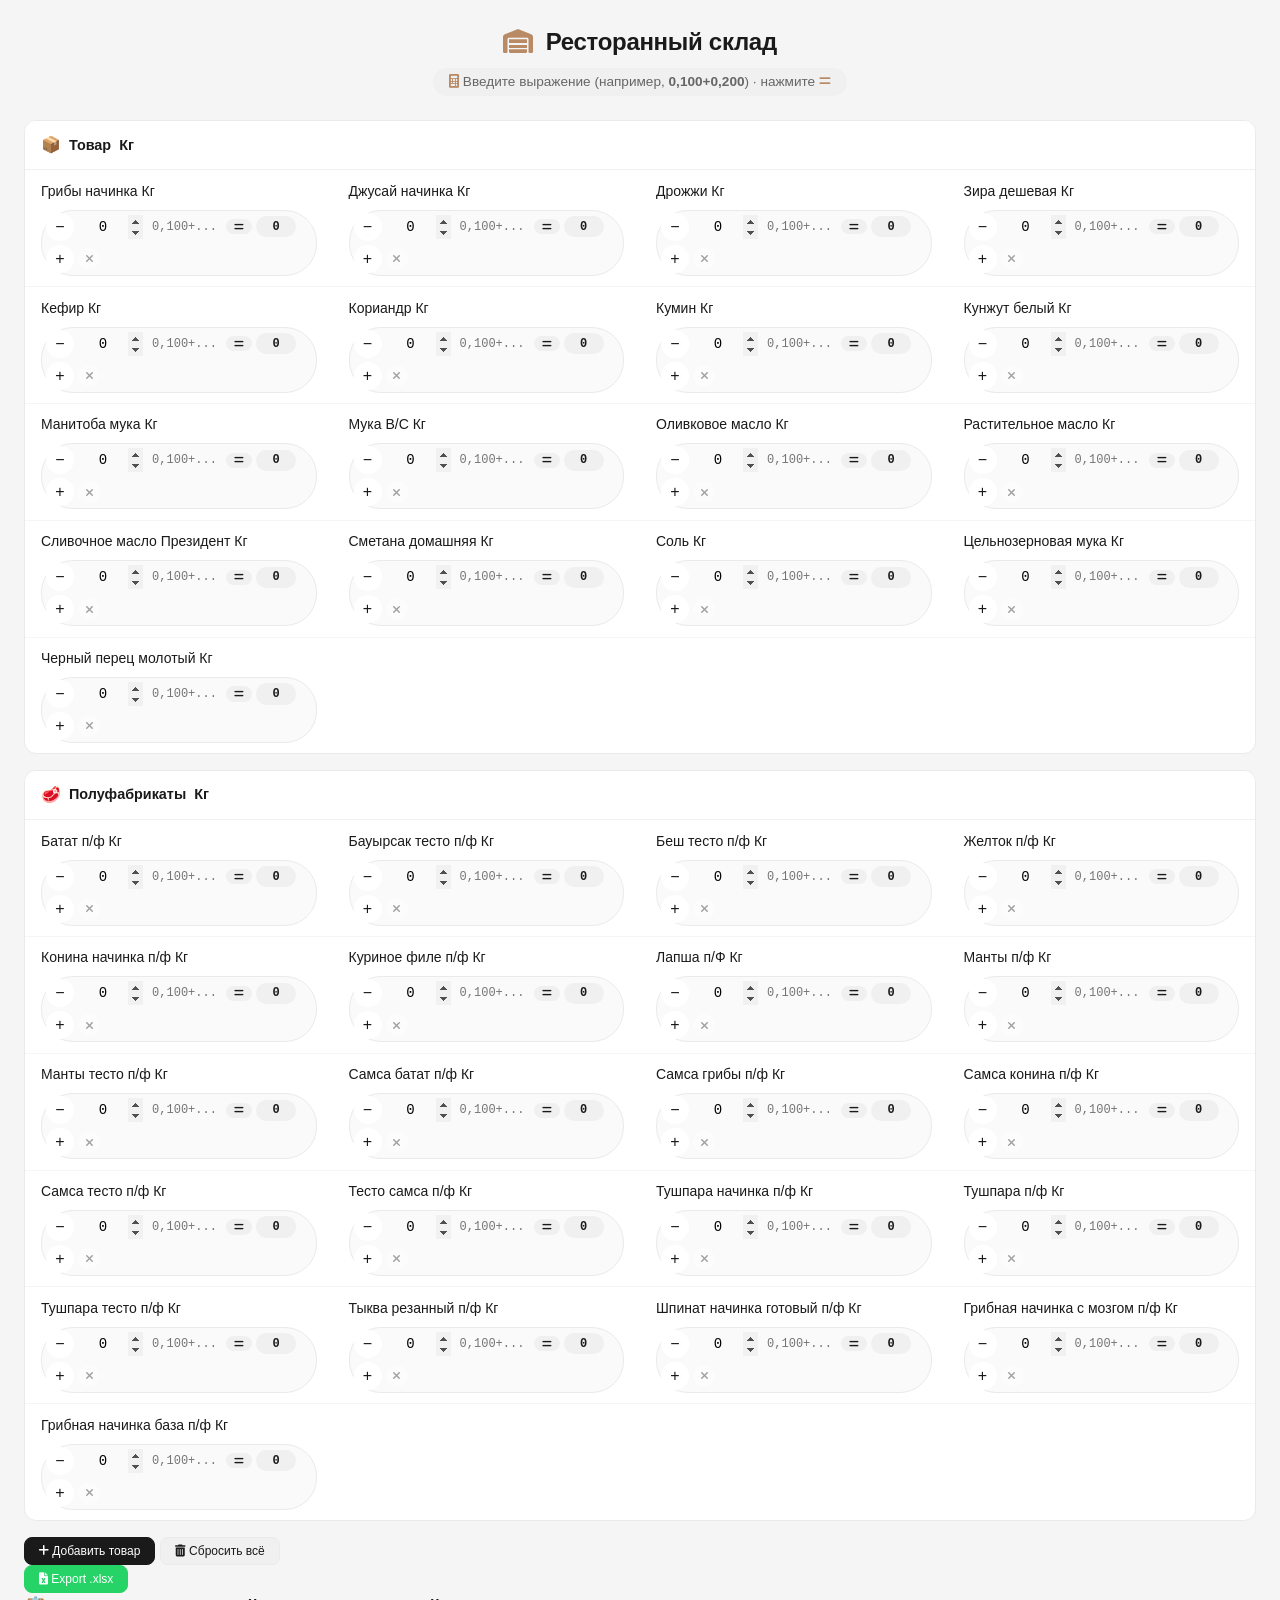
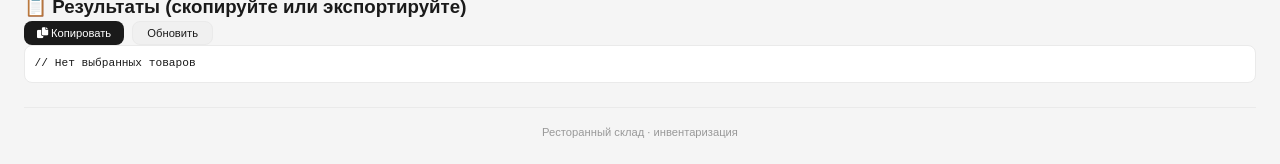
==== inventory.html @ f89c3890 "Add inventory management HTML structure" ====
<!DOCTYPE html>
<html lang="ru">
<head>
    <meta charset="UTF-8">
    <meta name="viewport" content="width=device-width, initial-scale=1.0, maximum-scale=1.5, user-scalable=yes">
    <title>Ресторанный склад · инвентаризация</title>
    
    <!-- Font Awesome (free) -->
    <link rel="stylesheet" href="https://cdnjs.cloudflare.com/ajax/libs/font-awesome/6.0.0-beta3/css/all.min.css">
    
    <!-- External CSS file from root -->
    <link rel="stylesheet" href="style.css">
    
    <!-- SheetJS for Excel export -->
    <script src="https://cdn.sheetjs.com/xlsx-0.20.1/package/dist/xlsx.full.min.js"></script>
</head>
<body>
<div class="main-container">
    
    <!-- Header -->
    <div class="brand">
        <h1><i class="fas fa-warehouse"></i> Ресторанный склад</h1>
        <div class="subhead">
            <i class="fas fa-calculator"></i> 
            Введите выражение (например, <strong>0,100+0,200</strong>) · нажмите <i class="fas fa-equals"></i>
        </div>
    </div>
    
    <!-- Inventory -->
    <div id="inventoryContainer"></div>
    
    <!-- Action Bar -->
    <div class="action-bar">
        <div class="left-actions">
            <button class="btn btn-primary" id="addRowBtn"><i class="fas fa-plus"></i> Добавить товар</button>
            <button class="btn btn-outline" id="resetAllBtn"><i class="fas fa-trash-alt"></i> Сбросить всё</button>
        </div>
        <button class="btn btn-success" id="exportExcelBtn"><i class="fas fa-file-excel"></i> Export .xlsx</button>
    </div>
    
    <!-- Copy Field -->
    <div class="copy-field-area">
        <div class="copy-field-header">
            <h3>📋 Результаты <span>(скопируйте или экспортируйте)</span></h3>
            <div class="copy-actions">
                <button class="btn-copy" id="copyToClipboardBtn"><i class="fas fa-copy"></i> Копировать</button>
                <button class="btn btn-outline" id="refreshCopyBtn" style="padding:0.3rem 0.9rem;font-size:0.7rem;">Обновить</button>
            </div>
        </div>
        <div class="copy-field" id="copyField">// Результаты появятся здесь</div>
    </div>
    
    <footer>
        <div class="developer-credit">
            Ресторанный склад · инвентаризация
        </div>
    </footer>
</div>

<script>
    (function() {
        // ============================================================
        // DATA — products by category
        // ============================================================
        const productData = {
            "Товар": {
                unit: "Кг",
                items: [
                    "Грибы начинка",
                    "Джусай начинка",
                    "Дрожжи",
                    "Зира дешевая",
                    "Кефир",
                    "Кориандр",
                    "Кумин",
                    "Кунжут белый",
                    "Манитоба мука",
                    "Мука В/С",
                    "Оливковое масло",
                    "Растительное масло",
                    "Сливочное масло Президент",
                    "Сметана домашняя",
                    "Соль",
                    "Цельнозерновая мука",
                    "Черный перец молотый"
                ]
            },
            "Полуфабрикаты": {
                unit: "Кг",
                items: [
                    "Батат п/ф",
                    "Бауырсак тесто п/ф",
                    "Беш тесто п/ф",
                    "Желток п/ф",
                    "Конина начинка п/ф",
                    "Куриное филе п/ф",
                    "Лапша п/Ф",
                    "Манты п/ф",
                    "Манты тесто п/ф",
                    "Самса батат п/ф",
                    "Самса грибы п/ф",
                    "Самса конина п/ф",
                    "Самса тесто п/ф",
                    "Тесто самса п/ф",
                    "Тушпара начинка п/ф",
                    "Тушпара п/ф",
                    "Тушпара тесто п/ф",
                    "Тыква резанный п/ф",
                    "Шпинат начинка готовый п/ф",
                    "Грибная начинка с мозгом п/ф",
                    "Грибная начинка база п/ф"
                ]
            },
            "Дополнительно": {
                unit: "Кг",
                items: []
            }
        };
        
        // ============================================================
        // STATE
        // ============================================================
        let rowCounter = 0;
        const container = document.getElementById('inventoryContainer');
        const copyField = document.getElementById('copyField');
        
        // orderMap: rowId -> { name, qty, expr, result }
        let orderMap = new Map();
        
        // ============================================================
        // HELPERS
        // ============================================================
        function evaluateExpression(expr) {
            if (!expr || expr.trim() === '') return NaN;
            const sanitized = expr.replace(/,/g, '.');
            if (!/^[\d+\-*/().\s]+$/.test(sanitized)) return NaN;
            try {
                const result = new Function(`return (${sanitized})`)();
                if (typeof result !== 'number' || !isFinite(result)) return NaN;
                return result;
            } catch (_) {
                return NaN;
            }
        }
        
        function escapeHtml(str) {
            if (!str) return '';
            return str.replace(/[&<>]/g, m => ({'&':'&amp;','<':'&lt;','>':'&gt;'})[m]);
        }
        
        // ============================================================
        // CREATE ROW
        // ============================================================
        function createRow(productName = '', expression = '', resultValue = '', unit = 'Кг') {
            const rowId = ++rowCounter;
            const row = document.createElement('div');
            row.className = 'item-row';
            row.dataset.rowId = rowId;
            
            // Product name
            const nameDiv = document.createElement('div');
            nameDiv.className = 'item-name';
            nameDiv.innerHTML = `${escapeHtml(productName)} <span class="item-unit-badge">${escapeHtml(unit)}</span>`;
            
            // Controls
            const controlDiv = document.createElement('div');
            controlDiv.className = 'item-control';
            
            // Minus button
            const minusBtn = document.createElement('button');
            minusBtn.className = 'control-btn';
            minusBtn.textContent = '−';
            minusBtn.type = 'button';
            
            // Qty input
            const qtyInput = document.createElement('input');
            qtyInput.type = 'number';
            qtyInput.step = '0.01';
            qtyInput.value = '0';
            qtyInput.min = '0';
            qtyInput.className = 'qty-input';
            
            // Expression input
            const exprInput = document.createElement('input');
            exprInput.type = 'text';
            exprInput.placeholder = '0,100+...';
            exprInput.value = expression;
            exprInput.className = 'expr-input';
            
            // Calc button
            const calcBtn = document.createElement('button');
            calcBtn.className = 'calc-btn';
            calcBtn.innerHTML = '<i class="fas fa-equals"></i>';
            calcBtn.type = 'button';
            
            // Result display
            const resultSpan = document.createElement('span');
            resultSpan.className = 'result-box';
            let displayVal = resultValue;
            if (displayVal === '' && expression.trim() !== '') {
                const computed = evaluateExpression(expression);
                displayVal = (!isNaN(computed) && isFinite(computed)) ? computed.toString().replace('.', ',') : '?';
            } else if (displayVal === '' || displayVal === undefined) {
                displayVal = '0';
            }
            resultSpan.textContent = displayVal;
            
            // Plus button
            const plusBtn = document.createElement('button');
            plusBtn.className = 'control-btn';
            plusBtn.textContent = '+';
            plusBtn.type = 'button';
            
            // Delete button
            const deleteBtn = document.createElement('button');
            deleteBtn.type = 'button';
            deleteBtn.className = 'control-btn';
            deleteBtn.innerHTML = '<i class="fas fa-times" style="font-size:0.7rem;"></i>';
            deleteBtn.style.width = '22px';
            deleteBtn.style.height = '22px';
            deleteBtn.style.fontSize = '0.7rem';
            deleteBtn.style.opacity = '0.4';
            deleteBtn.addEventListener('click', function() {
                if (container.querySelectorAll('.item-row').length <= 1) {
                    qtyInput.value = '0';
                    exprInput.value = '';
                    resultSpan.textContent = '0';
                    orderMap.delete(rowId);
                    updateAll();
                    return;
                }
                row.remove();
                orderMap.delete(rowId);
                updateAll();
            });
            
            // Assemble
            controlDiv.appendChild(minusBtn);
            controlDiv.appendChild(qtyInput);
            controlDiv.appendChild(exprInput);
            controlDiv.appendChild(calcBtn);
            controlDiv.appendChild(resultSpan);
            controlDiv.appendChild(plusBtn);
            controlDiv.appendChild(deleteBtn);
            
            row.appendChild(nameDiv);
            row.appendChild(controlDiv);
            
            // ----- Functions -----
            function setValue(val) {
                let num = parseFloat(val);
                if (isNaN(num) || num < 0) num = 0;
                num = Math.round(num * 100) / 100;
                qtyInput.value = num;
                orderMap.set(rowId, { 
                    name: productName, 
                    qty: num, 
                    expr: exprInput.value.trim(), 
                    result: resultSpan.textContent,
                    unit: unit
                });
                updateAll();
            }
            
            // ----- Events -----
            minusBtn.addEventListener('click', function() {
                let current = parseFloat(qtyInput.value);
                if (isNaN(current)) current = 0;
                setValue(current - 1);
            });
            
            plusBtn.addEventListener('click', function() {
                let current = parseFloat(qtyInput.value);
                if (isNaN(current)) current = 0;
                setValue(current + 1);
            });
            
            qtyInput.addEventListener('input', function(e) {
                let val = parseFloat(e.target.value);
                if (isNaN(val)) val = 0;
                if (val < 0) val = 0;
                val = Math.round(val * 100) / 100;
                orderMap.set(rowId, { 
                    name: productName, 
                    qty: val, 
                    expr: exprInput.value.trim(), 
                    result: resultSpan.textContent,
                    unit: unit
                });
                updateAll();
                if (qtyInput.value != val) qtyInput.value = val;
            });
            
            calcBtn.addEventListener('click', function() {
                const expr = exprInput.value.trim();
                if (expr === '') {
                    resultSpan.textContent = '0';
                    updateAll();
                    return;
                }
                const result = evaluateExpression(expr);
                if (isNaN(result) || !isFinite(result)) {
                    resultSpan.textContent = 'err';
                } else {
                    const formatted = result.toString().replace('.', ',');
                    resultSpan.textContent = formatted;
                }
                orderMap.set(rowId, { 
                    name: productName, 
                    qty: parseFloat(qtyInput.value) || 0, 
                    expr: exprInput.value.trim(), 
                    result: resultSpan.textContent,
                    unit: unit
                });
                updateAll();
            });
            
            exprInput.addEventListener('input', function() {
                orderMap.set(rowId, { 
                    name: productName, 
                    qty: parseFloat(qtyInput.value) || 0, 
                    expr: exprInput.value.trim(), 
                    result: resultSpan.textContent,
                    unit: unit
                });
                updateAll();
            });
            
            // Store initial
            orderMap.set(rowId, { 
                name: productName, 
                qty: parseFloat(qtyInput.value) || 0, 
                expr: exprInput.value.trim(), 
                result: resultSpan.textContent,
                unit: unit
            });
            
            return row;
        }
        
        // ============================================================
        // RENDER ALL
        // ============================================================
        function renderAll() {
            container.innerHTML = '';
            orderMap.clear();
            rowCounter = 0;
            
            for (const [categoryName, category] of Object.entries(productData)) {
                if (category.items.length === 0) continue;
                
                const section = document.createElement('div');
                section.className = 'category-section';
                
                const header = document.createElement('div');
                header.className = 'category-header';
                const iconMap = {
                    'Товар': '📦',
                    'Полуфабрикаты': '🥩',
                    'Дополнительно': '➕'
                };
                header.innerHTML = `
                    <span>${iconMap[categoryName] || '📋'}</span> 
                    ${categoryName}
                    <span class="category-unit">${category.unit}</span>
                `;
                section.appendChild(header);
                
                const grid = document.createElement('div');
                grid.className = 'items-grid';
                
                category.items.forEach(itemName => {
                    const row = createRow(itemName, '', '0', category.unit);
                    grid.appendChild(row);
                });
                
                section.appendChild(grid);
                container.appendChild(section);
            }
            
            // If no rows, add one empty
            if (container.querySelectorAll('.item-row').length === 0) {
                const row = createRow('', '', '0', 'Кг');
                container.appendChild(row);
            }
            
            setTimeout(updateAll, 50);
        }
        
        // ============================================================
        // UPDATE ALL FIELDS
        // ============================================================
        function updateAll() {
            // Update orderMap from DOM
            const rows = container.querySelectorAll('.item-row');
            let allLines = [];
            let totalItems = 0;
            
            rows.forEach(row => {
                const rowId = parseInt(row.dataset.rowId);
                const nameDiv = row.querySelector('.item-name');
                const qtyInput = row.querySelector('.qty-input');
                const exprInput = row.querySelector('.expr-input');
                const resultSpan = row.querySelector('.result-box');
                
                const name = nameDiv ? nameDiv.textContent.replace(/\s*Кг$/, '').trim() : 'unnamed';
                const qty = parseFloat(qtyInput ? qtyInput.value : 0) || 0;
                const expr = exprInput ? exprInput.value.trim() : '';
                const result = resultSpan ? resultSpan.textContent : '0';
                
                if (rowId) {
                    orderMap.set(rowId, { name, qty, expr, result, unit: 'Кг' });
                }
                
                if (qty > 0 || (expr && result !== '0' && result !== 'err')) {
                    totalItems++;
                    const displayResult = (result && result !== 'err') ? result : '0';
                    allLines.push(`${name}: ${qty} (${displayResult})`);
                }
            });
            
            // Update copy field
            if (allLines.length === 0) {
                copyField.textContent = '// Нет выбранных товаров';
            } else {
                const dateStr = new Date().toLocaleDateString('ru-RU');
                copyField.textContent = `📋 Результаты инвентаризации\n${dateStr}\n───────────────────\n${allLines.join('\n')}\n───────────────────\n✅ Позиций: ${allLines.length}`;
            }
        }
        
        // ============================================================
        // EXPORT TO EXCEL
        // ============================================================
        function exportToExcel() {
            const rows = container.querySelectorAll('.item-row');
            if (rows.length === 0) {
                showToast('Нет товаров для экспорта');
                return;
            }
            
            const data = [['Продукт', 'Количество', 'Выражение', 'Результат']];
            let hasData = false;
            
            rows.forEach(row => {
                const nameDiv = row.querySelector('.item-name');
                const qtyInput = row.querySelector('.qty-input');
                const exprInput = row.querySelector('.expr-input');
                const resultSpan = row.querySelector('.result-box');
                
                const name = nameDiv ? nameDiv.textContent.replace(/\s*Кг$/, '').trim() : 'unnamed';
                const qty = parseFloat(qtyInput ? qtyInput.value : 0) || 0;
                const expr = exprInput ? exprInput.value.trim() : '';
                const result = resultSpan ? resultSpan.textContent : '0';
                
                data.push([name, qty, expr, result]);
                if (name !== 'unnamed' || qty > 0 || expr) hasData = true;
            });
            
            if (!hasData) {
                showToast('Нет данных для экспорта');
                return;
            }
            
            const wb = XLSX.utils.book_new();
            const ws = XLSX.utils.aoa_to_sheet(data);
            XLSX.utils.book_append_sheet(wb, ws, 'Инвентаризация');
            const wbout = XLSX.write(wb, { bookType: 'xlsx', type: 'array' });
            const blob = new Blob([wbout], { type: 'application/octet-stream' });
            const link = document.createElement('a');
            link.href = URL.createObjectURL(blob);
            const now = new Date();
            const dateStr = `${now.getFullYear()}-${String(now.getMonth()+1).padStart(2,'0')}-${String(now.getDate()).padStart(2,'0')}`;
            link.download = `склад-${dateStr}.xlsx`;
            document.body.appendChild(link);
            link.click();
            document.body.removeChild(link);
            URL.revokeObjectURL(link.href);
            showToast('✅ Excel экспортирован');
        }
        
        // ============================================================
        // COPY TO CLIPBOARD
        // ============================================================
        function copyToClipboard() {
            const text = copyField.textContent;
            if (!text || text.includes('Нет выбранных')) {
                showToast('Нет данных для копирования');
                return;
            }
            
            navigator.clipboard.writeText(text).then(() => {
                showToast('✅ Скопировано!');
            }).catch(() => {
                const ta = document.createElement('textarea');
                ta.value = text;
                document.body.appendChild(ta);
                ta.select();
                document.execCommand('copy');
                document.body.removeChild(ta);
                showToast('✅ Скопировано!');
            });
        }
        
        // ============================================================
        // RESET ALL
        // ============================================================
        function resetAll() {
            const rows = container.querySelectorAll('.item-row');
            rows.forEach(row => {
                const qtyInput = row.querySelector('.qty-input');
                const exprInput = row.querySelector('.expr-input');
                const resultSpan = row.querySelector('.result-box');
                if (qtyInput) qtyInput.value = '0';
                if (exprInput) exprInput.value = '';
                if (resultSpan) resultSpan.textContent = '0';
            });
            orderMap.clear();
            updateAll();
            showToast('Все позиции сброшены');
        }
        
        // ============================================================
        // ADD ROW
        // ============================================================
        function addRow() {
            const row = createRow('Новый товар', '', '0', 'Кг');
            container.appendChild(row);
            updateAll();
            const qtyInput = row.querySelector('.qty-input');
            if (qtyInput) setTimeout(() => qtyInput.focus(), 50);
            showToast('✅ Товар добавлен');
        }
        
        // ============================================================
        // TOAST
        // ============================================================
        let toastTimeout = null;
        function showToast(msg) {
            const existing = document.querySelector('.toast-msg');
            if (existing) existing.remove();
            const toast = document.createElement('div');
            toast.className = 'toast-msg';
            toast.textContent = msg;
            document.body.appendChild(toast);
            if (toastTimeout) clearTimeout(toastTimeout);
            toastTimeout = setTimeout(() => toast.remove(), 2500);
        }
        
        // ============================================================
        // EVENT LISTENERS
        // ============================================================
        document.getElementById('addRowBtn').addEventListener('click', addRow);
        document.getElementById('resetAllBtn').addEventListener('click', resetAll);
        document.getElementById('exportExcelBtn').addEventListener('click', exportToExcel);
        document.getElementById('copyToClipboardBtn').addEventListener('click', copyToClipboard);
        document.getElementById('refreshCopyBtn').addEventListener('click', updateAll);
        
        // ============================================================
        // INIT
        // ============================================================
        renderAll();
        
    })();
</script>
</body>
</html>
---- style.css ----
/* ----------------------------------------------
   Auyl-style design — complete CSS file
   Updated with improved supplier tabs
   Fixed: Show number spinners on iOS/iPad
   ------------------------------------------------ */

/* ----- global reset & base ----- */
* {
    margin: 0;
    padding: 0;
    box-sizing: border-box;
}

/* Prevent zoom on double tap for iOS/iPad */
html {
    touch-action: manipulation;
}

body {
    background: #f5f5f5;
    font-family: -apple-system, BlinkMacSystemFont, 'Segoe UI', Roboto, Helvetica, Arial, sans-serif;
    padding: 1.5rem;
    color: #1a1a1a;
    line-height: 1.5;
    touch-action: manipulation;
    -webkit-text-size-adjust: 100%;
}

.main-container {
    max-width: 1400px;
    margin: 0 auto;
}

/* ----- brand / header (auyl style) ----- */
.brand {
    text-align: center;
    margin-bottom: 1.5rem;
    display: flex;
    flex-direction: column;
    align-items: center;
    gap: 0.5rem;
}

.logo-container {
    display: flex;
    justify-content: center;
}

.logo-img {
    max-width: 48px;
    height: auto;
    border-radius: 8px;
}

.brand h1 {
    font-size: 1.5rem;
    font-weight: 600;
    color: #1a1a1a;
    letter-spacing: -0.3px;
}

.brand h1 i {
    color: #b88b66;
    margin-right: 0.4rem;
}

.brand .subhead {
    font-size: 0.85rem;
    color: #666;
    background: #f0f0f0;
    padding: 0.25rem 1rem;
    border-radius: 40px;
    display: inline-block;
    font-weight: 400;
}

.brand .subhead i {
    color: #b88b66;
}

/* ===== Supplier Tabs - Centered, matching button style ===== */
.supplier-tabs {
    display: flex;
    flex-wrap: wrap;
    gap: 0.5rem;
    margin-bottom: 1.5rem;
    padding: 0.75rem 1rem;
    background: white;
    border-radius: 12px;
    border: 1px solid #eaeaea;
    justify-content: center;
    align-items: center;
    touch-action: manipulation;
}

.tab-btn {
    background: #f0f0f0;
    border: 1px solid #eaeaea;
    padding: 0.375rem 0.875rem;
    border-radius: 8px;
    font-weight: 500;
    font-size: 0.75rem;
    cursor: pointer;
    transition: all 0.15s ease;
    color: #1a1a1a;
    white-space: nowrap;
    touch-action: manipulation;
    -webkit-tap-highlight-color: transparent;
    user-select: none;
}

.tab-btn:hover {
    background: #e5e5e5;
    border-color: #d0d0d0;
}

.tab-btn.active {
    background: #1a1a1a;
    color: white;
    border-color: #1a1a1a;
}

.tab-btn.active:hover {
    background: #2a2a2a;
}

/* Supplier tabs scroll on mobile */
@media (max-width: 680px) {
    .supplier-tabs {
        flex-wrap: nowrap;
        overflow-x: auto;
        padding: 0.5rem 0.75rem;
        gap: 0.4rem;
        -webkit-overflow-scrolling: touch;
        scrollbar-width: none;
        justify-content: flex-start;
    }
    
    .supplier-tabs::-webkit-scrollbar {
        display: none;
    }
    
    .tab-btn {
        font-size: 0.65rem;
        padding: 0.3rem 0.7rem;
        flex-shrink: 0;
    }
}

/* ----- category section (card) ----- */
.category-section {
    background: white;
    border-radius: 12px;
    margin-bottom: 1rem;
    overflow: hidden;
    border: 1px solid #eaeaea;
}

.category-header {
    background: white;
    color: #1a1a1a;
    padding: 0.75rem 1rem;
    font-size: 0.9rem;
    font-weight: 600;
    display: flex;
    align-items: center;
    gap: 0.5rem;
    border-bottom: 1px solid #f0f0f0;
}

.category-header span:first-child {
    font-size: 1rem;
}

.items-grid {
    display: grid;
    grid-template-columns: repeat(auto-fill, minmax(300px, 1fr));
    gap: 0;
    padding: 0;
}

/* ----- item row (inside category) ----- */
.item-row {
    display: flex;
    justify-content: space-between;
    align-items: center;
    flex-wrap: wrap;
    gap: 0.5rem 0.75rem;
    padding: 0.65rem 1rem;
    border-bottom: 1px solid #f5f5f5;
}

.item-row:last-child {
    border-bottom: none;
}

.item-name {
    font-weight: 400;
    font-size: 0.875rem;
    color: #1a1a1a;
    flex: 2;
    min-width: 140px;
}

.item-name input {
    border: none;
    background: transparent;
    font-weight: 500;
    font-size: 0.875rem;
    width: 100%;
    padding: 0.1rem 0;
    color: #1a1a1a;
    touch-action: manipulation;
    -webkit-tap-highlight-color: transparent;
}

.item-name input:focus {
    outline: none;
    border-bottom: 1px solid #b88b66;
}

.item-unit {
    background: #f0f0f0;
    padding: 0.125rem 0.5rem;
    border-radius: 12px;
    font-size: 0.65rem;
    font-weight: 500;
    color: #666;
    margin-left: 0.5rem;
}

/* ----- item controls (qty, expression, =, result) ----- */
.item-control {
    display: flex;
    align-items: center;
    gap: 0.25rem;
    background: #fafafa;
    padding: 0.125rem 0.25rem;
    border-radius: 32px;
    border: 1px solid #eaeaea;
    flex-wrap: wrap;
    touch-action: manipulation;
}

.control-btn {
    background: white;
    border: none;
    width: 28px;
    height: 28px;
    border-radius: 30px;
    font-size: 1rem;
    font-weight: 500;
    cursor: pointer;
    color: #1a1a1a;
    transition: 0.1s;
    display: inline-flex;
    align-items: center;
    justify-content: center;
    touch-action: manipulation;
    -webkit-tap-highlight-color: transparent;
    user-select: none;
}

.control-btn:hover {
    background: #eaeaea;
}

.control-btn:active {
    transform: scale(0.95);
}

/* ===== IMPORTANT: Show number spinners on iOS/iPad ===== */
.qty-input {
    width: 65px;
    text-align: center;
    font-size: 0.875rem;
    font-weight: 500;
    padding: 0.25rem 0;
    border: none;
    background: transparent;
    font-family: monospace;
    /* Keep spinners visible on all platforms */
    -moz-appearance: auto;
    appearance: auto;
    touch-action: manipulation;
    -webkit-tap-highlight-color: transparent;
}

/* Ensure spinners are visible on Chrome, Safari, Edge */
.qty-input::-webkit-outer-spin-button,
.qty-input::-webkit-inner-spin-button {
    -webkit-appearance: auto;
    appearance: auto;
    margin: 0;
    opacity: 1;
    height: 24px;
}

/* For Firefox - show spinners */
.qty-input[type="number"] {
    -moz-appearance: auto;
    appearance: auto;
}

/* iOS specific fix - force spinners to show */
@supports (-webkit-touch-callout: none) {
    .qty-input {
        -webkit-appearance: auto;
        appearance: auto;
        font-size: 16px !important; /* Prevents iOS zoom on focus */
    }
    
    .qty-input::-webkit-outer-spin-button,
    .qty-input::-webkit-inner-spin-button {
        -webkit-appearance: auto;
        appearance: auto;
        opacity: 1;
        height: 26px;
    }
}

.qty-input:focus {
    outline: none;
}

/* expression group */
.expr-group {
    display: flex;
    align-items: center;
    gap: 0.2rem;
    background: white;
    border-radius: 30px;
    padding: 0.05rem 0.3rem;
    border: 1px solid #eaeaea;
    touch-action: manipulation;
}

.expr-input {
    width: 75px;
    padding: 0.2rem 0.3rem;
    border: none;
    font-size: 0.75rem;
    font-family: monospace;
    background: transparent;
    text-align: center;
    touch-action: manipulation;
    -webkit-tap-highlight-color: transparent;
}

.expr-input:focus {
    outline: none;
}

.calc-btn {
    background: #f0f0f0;
    border: none;
    border-radius: 30px;
    padding: 0.1rem 0.5rem;
    font-size: 0.7rem;
    font-weight: 600;
    cursor: pointer;
    color: #1a1a1a;
    transition: 0.1s;
    touch-action: manipulation;
    -webkit-tap-highlight-color: transparent;
    user-select: none;
}

.calc-btn:hover {
    background: #e0e0e0;
}

.result-box {
    background: #f0f0f0;
    border-radius: 20px;
    padding: 0.1rem 0.6rem;
    font-size: 0.75rem;
    font-weight: 600;
    font-family: monospace;
    min-width: 40px;
    text-align: center;
    color: #1a1a1a;
}

.delete-row-btn {
    background: transparent;
    border: none;
    color: #b5a28e;
    font-size: 0.8rem;
    cursor: pointer;
    padding: 0 4px;
    transition: 0.15s;
    opacity: 0.5;
    border-radius: 40px;
    touch-action: manipulation;
    -webkit-tap-highlight-color: transparent;
    user-select: none;
}

.delete-row-btn:hover {
    opacity: 1;
    color: #6f4f37;
    background: #f0f0f0;
}

/* ----- order panel (auyl style) ----- */
.order-panel {
    background: white;
    border-radius: 12px;
    padding: 1rem;
    margin-top: 1.5rem;
    border: 1px solid #eaeaea;
}

.panel-header {
    display: flex;
    flex-wrap: wrap;
    justify-content: space-between;
    align-items: center;
    gap: 0.75rem;
    margin-bottom: 1rem;
}

.panel-header h2 {
    font-size: 1rem;
    font-weight: 600;
    color: #1a1a1a;
}

.live-badge {
    background: #f0f0f0;
    font-size: 0.7rem;
    padding: 0.125rem 0.5rem;
    border-radius: 20px;
    font-weight: normal;
    margin-left: 0.5rem;
}

.action-group {
    display: flex;
    gap: 0.5rem;
    flex-wrap: wrap;
}

/* ----- buttons ----- */
.btn {
    border: 1px solid #eaeaea;
    padding: 0.375rem 0.875rem;
    border-radius: 8px;
    font-weight: 500;
    cursor: pointer;
    font-size: 0.75rem;
    transition: 0.15s;
    background: #f0f0f0;
    color: #1a1a1a;
    touch-action: manipulation;
    -webkit-tap-highlight-color: transparent;
    user-select: none;
}

.btn:hover {
    background: #e5e5e5;
    border-color: #d0d0d0;
}

.btn-secondary {
    background: #f0f0f0;
    color: #1a1a1a;
}

.btn-secondary:hover {
    background: #e5e5e5;
}

.btn-success {
    background: #25D366;
    color: white;
    border-color: #25D366;
}

.btn-success:hover {
    background: #1da851;
    border-color: #1da851;
}

.btn-primary {
    background: #1a1a1a;
    color: white;
    border-color: #1a1a1a;
}

.btn-primary:hover {
    background: #2a2a2a;
}

.btn-whatsapp {
    background: #25D366;
    color: white;
    border-color: #25D366;
}

.btn-whatsapp:hover {
    background: #1da851;
    border-color: #1da851;
}

/* ----- order summary preview ----- */
.order-summary-preview {
    background: #fafafa;
    border-radius: 10px;
    padding: 0.75rem;
    margin-bottom: 1rem;
    font-size: 0.75rem;
    max-height: 120px;
    overflow-y: auto;
    border: 1px solid #f0f0f0;
    color: #555;
}

/* ----- copy section (auyl style) ----- */
.copy-section {
    background: #fafafa;
    border-radius: 12px;
    margin-top: 1rem;
    overflow: hidden;
    border: 1px solid #eaeaea;
}

.copy-block {
    padding: 0.75rem;
    border-bottom: 1px solid #eaeaea;
}

.copy-block:last-child {
    border-bottom: none;
}

.copy-header {
    display: flex;
    justify-content: space-between;
    align-items: center;
    flex-wrap: wrap;
    gap: 0.5rem;
    margin-bottom: 0.5rem;
}

.copy-header h3 {
    font-size: 0.8rem;
    font-weight: 600;
    color: #1a1a1a;
}

.copy-header h3 span {
    font-weight: normal;
    color: #888;
    font-size: 0.7rem;
}

.copy-field {
    background: white;
    border-radius: 8px;
    padding: 0.6rem;
    color: #1a1a1a;
    font-family: monospace;
    font-size: 0.7rem;
    white-space: pre-wrap;
    max-height: 140px;
    overflow-y: auto;
    margin-bottom: 0.5rem;
    border: 1px solid #eaeaea;
}

.copy-actions {
    display: flex;
    gap: 0.5rem;
    flex-wrap: wrap;
}

.btn-copy {
    background: #1a1a1a;
    color: white;
    border: none;
    padding: 0.3rem 0.8rem;
    border-radius: 8px;
    font-weight: 500;
    cursor: pointer;
    font-size: 0.7rem;
    touch-action: manipulation;
    -webkit-tap-highlight-color: transparent;
    user-select: none;
}

.btn-copy:hover {
    background: #000;
}

.btn-copy-sm {
    background: #333;
}

/* ----- toast notification ----- */
.toast-msg {
    position: fixed;
    bottom: 20px;
    left: 50%;
    transform: translateX(-50%);
    background: #1a1a1a;
    color: white;
    padding: 0.5rem 1.2rem;
    border-radius: 40px;
    font-size: 0.75rem;
    z-index: 1000;
    box-shadow: 0 4px 12px rgba(0,0,0,0.1);
}

/* ----- footer ----- */
footer {
    text-align: center;
    font-size: 0.7rem;
    color: #999;
    margin-top: 1.5rem;
    padding-top: 0.75rem;
    border-top: 1px solid #eaeaea;
}

.developer-credit {
    margin-top: 0.25rem;
}

.developer-credit a {
    color: #666;
    text-decoration: none;
}

/* ----- responsive adjustments ----- */
@media (max-width: 680px) {
    body {
        padding: 0.75rem;
    }
    .items-grid {
        grid-template-columns: 1fr;
    }
    .item-row {
        flex-direction: row;
        flex-wrap: wrap;
    }
    .expr-input {
        width: 60px;
    }
}

/* ===== iPad and iOS specific fixes ===== */
@supports (-webkit-touch-callout: none) {
    /* iOS Safari specific */
    input,
    button,
    .btn,
    .tab-btn,
    .control-btn,
    .calc-btn,
    .delete-row-btn,
    .btn-copy {
        -webkit-tap-highlight-color: transparent;
    }
    
    /* Keep spinners visible on iOS */
    .qty-input {
        -webkit-appearance: auto;
        appearance: auto;
        font-size: 16px !important; /* Prevents iOS zoom on focus */
    }
    
    .qty-input::-webkit-outer-spin-button,
    .qty-input::-webkit-inner-spin-button {
        -webkit-appearance: auto;
        appearance: auto;
        opacity: 1;
        height: 26px;
    }
}

/* Additional fix for iPad double-tap zoom */
@media (hover: none) and (pointer: coarse) {
    /* Touch devices */
    .tab-btn,
    .btn,
    .control-btn,
    .calc-btn,
    .delete-row-btn,
    .btn-copy {
        cursor: default;
    }
}
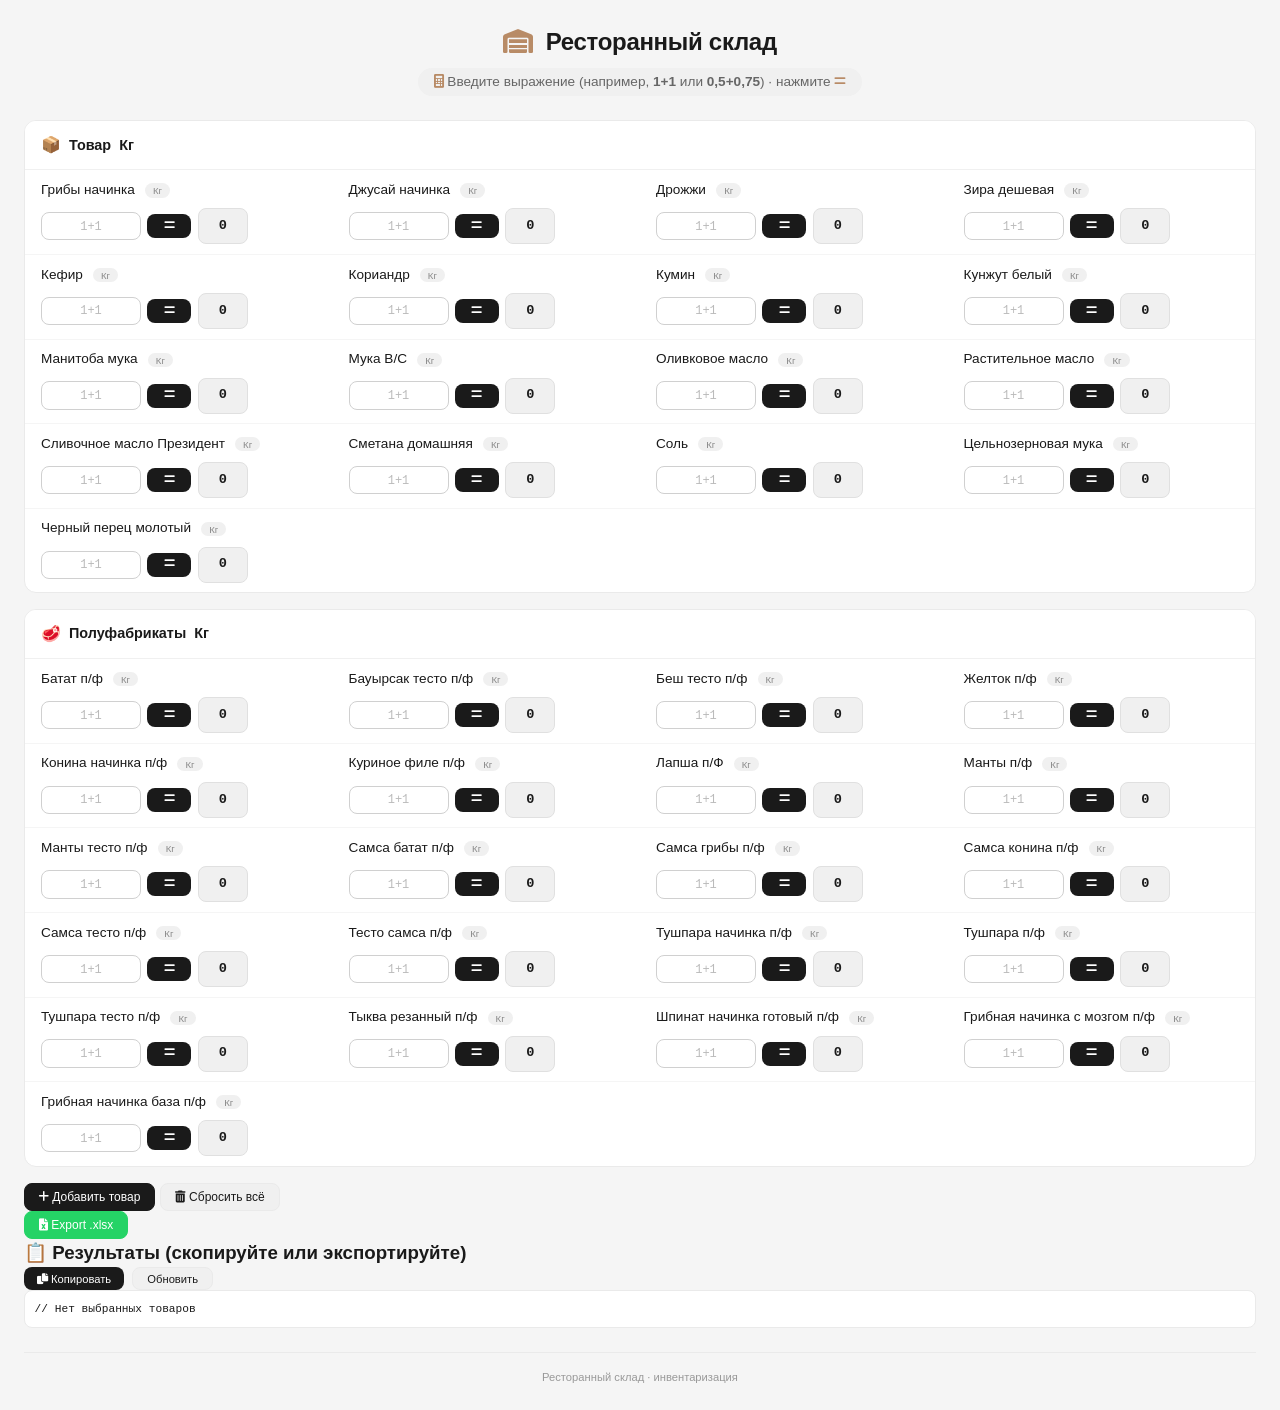
==== commit b0dd64ce: "Enhance weight calculation functionality in inventory Refactor weight calculation interface and upda" ====
--- a/inventory.html
+++ b/inventory.html
@@ -13,6 +13,183 @@
     
     <!-- SheetJS for Excel export -->
     <script src="https://cdn.sheetjs.com/xlsx-0.20.1/package/dist/xlsx.full.min.js"></script>
+    
+    <style>
+        /* ============================================================
+           Additional styles for weight calculation field
+           ============================================================ */
+        
+        /* Row layout with weight calculator */
+        .item-row {
+            display: flex;
+            justify-content: space-between;
+            align-items: center;
+            flex-wrap: wrap;
+            gap: 0.5rem 1rem;
+            padding: 0.6rem 1rem;
+            border-bottom: 1px solid #f5f5f5;
+        }
+        
+        .item-row:last-child {
+            border-bottom: none;
+        }
+        
+        .item-row:hover {
+            background: #fafaf8;
+        }
+        
+        .item-name {
+            font-weight: 400;
+            font-size: 0.85rem;
+            color: #1a1a1a;
+            flex: 1;
+            min-width: 140px;
+        }
+        
+        .item-name .item-unit-badge {
+            background: #f0f0f0;
+            padding: 0.1rem 0.5rem;
+            border-radius: 12px;
+            font-size: 0.6rem;
+            font-weight: 500;
+            color: #888;
+            margin-left: 0.4rem;
+        }
+        
+        /* Weight calculator group - clean & minimal */
+        .weight-group {
+            display: flex;
+            align-items: center;
+            gap: 0.4rem;
+            flex-wrap: wrap;
+            touch-action: manipulation;
+        }
+        
+        .weight-expr-input {
+            width: 100px;
+            padding: 0.35rem 0.6rem;
+            border: 1px solid #d0d0d0;
+            border-radius: 8px;
+            font-size: 0.85rem;
+            font-family: monospace;
+            background: white;
+            text-align: center;
+            touch-action: manipulation;
+            -webkit-tap-highlight-color: transparent;
+            transition: border-color 0.15s;
+        }
+        
+        .weight-expr-input:focus {
+            outline: none;
+            border-color: #b88b66;
+            box-shadow: 0 0 0 3px rgba(184, 139, 102, 0.15);
+        }
+        
+        .weight-expr-input::placeholder {
+            color: #bbb;
+            font-size: 0.75rem;
+        }
+        
+        .weight-calc-btn {
+            background: #1a1a1a;
+            border: none;
+            border-radius: 8px;
+            padding: 0.35rem 1rem;
+            font-size: 0.8rem;
+            font-weight: 500;
+            cursor: pointer;
+            color: white;
+            transition: 0.15s;
+            touch-action: manipulation;
+            -webkit-tap-highlight-color: transparent;
+            user-select: none;
+            display: inline-flex;
+            align-items: center;
+            gap: 0.3rem;
+            min-width: 44px;
+            justify-content: center;
+        }
+        
+        .weight-calc-btn:hover {
+            background: #2a2a2a;
+        }
+        
+        .weight-calc-btn:active {
+            transform: scale(0.96);
+        }
+        
+        .weight-result-box {
+            background: #f0f0f0;
+            border-radius: 8px;
+            padding: 0.35rem 0.8rem;
+            font-size: 0.85rem;
+            font-weight: 600;
+            font-family: monospace;
+            min-width: 50px;
+            text-align: center;
+            color: #1a1a1a;
+            min-height: 36px;
+            display: flex;
+            align-items: center;
+            justify-content: center;
+            border: 1px solid #e0e0e0;
+        }
+        
+        /* Responsive */
+        @media (max-width: 680px) {
+            .item-row {
+                padding: 0.5rem 0.6rem;
+                gap: 0.4rem;
+            }
+            .item-name {
+                font-size: 0.8rem;
+                min-width: 100px;
+                flex: 1 1 100%;
+            }
+            .weight-group {
+                flex: 1 1 100%;
+                justify-content: flex-start;
+            }
+            .weight-expr-input {
+                width: 80px;
+                font-size: 0.8rem;
+                padding: 0.3rem 0.4rem;
+            }
+            .weight-calc-btn {
+                padding: 0.3rem 0.8rem;
+                font-size: 0.75rem;
+                min-width: 38px;
+            }
+            .weight-result-box {
+                font-size: 0.8rem;
+                min-width: 40px;
+                padding: 0.3rem 0.5rem;
+                min-height: 32px;
+            }
+        }
+        
+        @media (max-width: 400px) {
+            .weight-group {
+                gap: 0.3rem;
+            }
+            .weight-expr-input {
+                width: 65px;
+                font-size: 0.75rem;
+                padding: 0.25rem 0.3rem;
+            }
+            .weight-calc-btn {
+                font-size: 0.7rem;
+                padding: 0.25rem 0.6rem;
+                min-width: 34px;
+            }
+            .weight-result-box {
+                font-size: 0.75rem;
+                min-width: 35px;
+                padding: 0.25rem 0.4rem;
+                min-height: 28px;
+            }
+        }
+    </style>
 </head>
 <body>
 <div class="main-container">
@@ -22,7 +199,7 @@
         <h1><i class="fas fa-warehouse"></i> Ресторанный склад</h1>
         <div class="subhead">
             <i class="fas fa-calculator"></i> 
-            Введите выражение (например, <strong>0,100+0,200</strong>) · нажмите <i class="fas fa-equals"></i>
+            Введите выражение (например, <strong>1+1</strong> или <strong>0,5+0,75</strong>) · нажмите <i class="fas fa-equals"></i>
         </div>
     </div>
     
@@ -124,7 +301,7 @@
         const container = document.getElementById('inventoryContainer');
         const copyField = document.getElementById('copyField');
         
-        // orderMap: rowId -> { name, qty, expr, result }
+        // orderMap: rowId -> { name, expr, result }
         let orderMap = new Map();
         
         // ============================================================
@@ -132,7 +309,9 @@
         // ============================================================
         function evaluateExpression(expr) {
             if (!expr || expr.trim() === '') return NaN;
+            // Replace comma with dot for decimal
             const sanitized = expr.replace(/,/g, '.');
+            // Allow only digits, operators, parentheses, and whitespace
             if (!/^[\d+\-*/().\s]+$/.test(sanitized)) return NaN;
             try {
                 const result = new Function(`return (${sanitized})`)();
@@ -149,7 +328,7 @@
         }
         
         // ============================================================
-        // CREATE ROW
+        // CREATE ROW — clean: name, expression, =, result
         // ============================================================
         function createRow(productName = '', expression = '', resultValue = '', unit = 'Кг') {
             const rowId = ++rowCounter;
@@ -162,40 +341,27 @@
             nameDiv.className = 'item-name';
             nameDiv.innerHTML = `${escapeHtml(productName)} <span class="item-unit-badge">${escapeHtml(unit)}</span>`;
             
-            // Controls
-            const controlDiv = document.createElement('div');
-            controlDiv.className = 'item-control';
-            
-            // Minus button
-            const minusBtn = document.createElement('button');
-            minusBtn.className = 'control-btn';
-            minusBtn.textContent = '−';
-            minusBtn.type = 'button';
-            
-            // Qty input
-            const qtyInput = document.createElement('input');
-            qtyInput.type = 'number';
-            qtyInput.step = '0.01';
-            qtyInput.value = '0';
-            qtyInput.min = '0';
-            qtyInput.className = 'qty-input';
+            // Weight calculator group
+            const weightGroup = document.createElement('div');
+            weightGroup.className = 'weight-group';
             
             // Expression input
             const exprInput = document.createElement('input');
             exprInput.type = 'text';
-            exprInput.placeholder = '0,100+...';
+            exprInput.placeholder = '1+1';
             exprInput.value = expression;
-            exprInput.className = 'expr-input';
-            
-            // Calc button
+            exprInput.className = 'weight-expr-input';
+            
+            // Calculate button (=)
             const calcBtn = document.createElement('button');
-            calcBtn.className = 'calc-btn';
+            calcBtn.className = 'weight-calc-btn';
             calcBtn.innerHTML = '<i class="fas fa-equals"></i>';
             calcBtn.type = 'button';
+            calcBtn.setAttribute('aria-label', 'Calculate');
             
             // Result display
             const resultSpan = document.createElement('span');
-            resultSpan.className = 'result-box';
+            resultSpan.className = 'weight-result-box';
             let displayVal = resultValue;
             if (displayVal === '' && expression.trim() !== '') {
                 const computed = evaluateExpression(expression);
@@ -205,96 +371,25 @@
             }
             resultSpan.textContent = displayVal;
             
-            // Plus button
-            const plusBtn = document.createElement('button');
-            plusBtn.className = 'control-btn';
-            plusBtn.textContent = '+';
-            plusBtn.type = 'button';
-            
-            // Delete button
-            const deleteBtn = document.createElement('button');
-            deleteBtn.type = 'button';
-            deleteBtn.className = 'control-btn';
-            deleteBtn.innerHTML = '<i class="fas fa-times" style="font-size:0.7rem;"></i>';
-            deleteBtn.style.width = '22px';
-            deleteBtn.style.height = '22px';
-            deleteBtn.style.fontSize = '0.7rem';
-            deleteBtn.style.opacity = '0.4';
-            deleteBtn.addEventListener('click', function() {
-                if (container.querySelectorAll('.item-row').length <= 1) {
-                    qtyInput.value = '0';
-                    exprInput.value = '';
-                    resultSpan.textContent = '0';
-                    orderMap.delete(rowId);
-                    updateAll();
-                    return;
-                }
-                row.remove();
-                orderMap.delete(rowId);
-                updateAll();
-            });
-            
             // Assemble
-            controlDiv.appendChild(minusBtn);
-            controlDiv.appendChild(qtyInput);
-            controlDiv.appendChild(exprInput);
-            controlDiv.appendChild(calcBtn);
-            controlDiv.appendChild(resultSpan);
-            controlDiv.appendChild(plusBtn);
-            controlDiv.appendChild(deleteBtn);
+            weightGroup.appendChild(exprInput);
+            weightGroup.appendChild(calcBtn);
+            weightGroup.appendChild(resultSpan);
             
             row.appendChild(nameDiv);
-            row.appendChild(controlDiv);
-            
-            // ----- Functions -----
-            function setValue(val) {
-                let num = parseFloat(val);
-                if (isNaN(num) || num < 0) num = 0;
-                num = Math.round(num * 100) / 100;
-                qtyInput.value = num;
-                orderMap.set(rowId, { 
-                    name: productName, 
-                    qty: num, 
-                    expr: exprInput.value.trim(), 
-                    result: resultSpan.textContent,
-                    unit: unit
-                });
-                updateAll();
-            }
+            row.appendChild(weightGroup);
             
             // ----- Events -----
-            minusBtn.addEventListener('click', function() {
-                let current = parseFloat(qtyInput.value);
-                if (isNaN(current)) current = 0;
-                setValue(current - 1);
-            });
-            
-            plusBtn.addEventListener('click', function() {
-                let current = parseFloat(qtyInput.value);
-                if (isNaN(current)) current = 0;
-                setValue(current + 1);
-            });
-            
-            qtyInput.addEventListener('input', function(e) {
-                let val = parseFloat(e.target.value);
-                if (isNaN(val)) val = 0;
-                if (val < 0) val = 0;
-                val = Math.round(val * 100) / 100;
-                orderMap.set(rowId, { 
-                    name: productName, 
-                    qty: val, 
-                    expr: exprInput.value.trim(), 
-                    result: resultSpan.textContent,
-                    unit: unit
-                });
-                updateAll();
-                if (qtyInput.value != val) qtyInput.value = val;
-            });
-            
             calcBtn.addEventListener('click', function() {
                 const expr = exprInput.value.trim();
                 if (expr === '') {
                     resultSpan.textContent = '0';
+                    orderMap.set(rowId, { 
+                        name: productName, 
+                        expr: expr, 
+                        result: '0',
+                        unit: unit
+                    });
                     updateAll();
                     return;
                 }
@@ -307,7 +402,6 @@
                 }
                 orderMap.set(rowId, { 
                     name: productName, 
-                    qty: parseFloat(qtyInput.value) || 0, 
                     expr: exprInput.value.trim(), 
                     result: resultSpan.textContent,
                     unit: unit
@@ -315,10 +409,16 @@
                 updateAll();
             });
             
+            // Update on Enter key
+            exprInput.addEventListener('keydown', function(e) {
+                if (e.key === 'Enter') {
+                    calcBtn.click();
+                }
+            });
+            
             exprInput.addEventListener('input', function() {
                 orderMap.set(rowId, { 
                     name: productName, 
-                    qty: parseFloat(qtyInput.value) || 0, 
                     expr: exprInput.value.trim(), 
                     result: resultSpan.textContent,
                     unit: unit
@@ -329,7 +429,6 @@
             // Store initial
             orderMap.set(rowId, { 
                 name: productName, 
-                qty: parseFloat(qtyInput.value) || 0, 
                 expr: exprInput.value.trim(), 
                 result: resultSpan.textContent,
                 unit: unit
@@ -391,7 +490,6 @@
         // UPDATE ALL FIELDS
         // ============================================================
         function updateAll() {
-            // Update orderMap from DOM
             const rows = container.querySelectorAll('.item-row');
             let allLines = [];
             let totalItems = 0;
@@ -399,23 +497,23 @@
             rows.forEach(row => {
                 const rowId = parseInt(row.dataset.rowId);
                 const nameDiv = row.querySelector('.item-name');
-                const qtyInput = row.querySelector('.qty-input');
-                const exprInput = row.querySelector('.expr-input');
-                const resultSpan = row.querySelector('.result-box');
+                const exprInput = row.querySelector('.weight-expr-input');
+                const resultSpan = row.querySelector('.weight-result-box');
                 
                 const name = nameDiv ? nameDiv.textContent.replace(/\s*Кг$/, '').trim() : 'unnamed';
-                const qty = parseFloat(qtyInput ? qtyInput.value : 0) || 0;
                 const expr = exprInput ? exprInput.value.trim() : '';
                 const result = resultSpan ? resultSpan.textContent : '0';
                 
                 if (rowId) {
-                    orderMap.set(rowId, { name, qty, expr, result, unit: 'Кг' });
+                    orderMap.set(rowId, { name, expr, result, unit: 'Кг' });
                 }
                 
-                if (qty > 0 || (expr && result !== '0' && result !== 'err')) {
+                // Show only items with result > 0 or expression
+                const numericResult = parseFloat(result.replace(',', '.'));
+                if (expr || (numericResult > 0 && !isNaN(numericResult))) {
                     totalItems++;
                     const displayResult = (result && result !== 'err') ? result : '0';
-                    allLines.push(`${name}: ${qty} (${displayResult})`);
+                    allLines.push(`${name}: ${displayResult} кг`);
                 }
             });
             
@@ -438,22 +536,20 @@
                 return;
             }
             
-            const data = [['Продукт', 'Количество', 'Выражение', 'Результат']];
+            const data = [['Продукт', 'Выражение', 'Результат (кг)']];
             let hasData = false;
             
             rows.forEach(row => {
                 const nameDiv = row.querySelector('.item-name');
-                const qtyInput = row.querySelector('.qty-input');
-                const exprInput = row.querySelector('.expr-input');
-                const resultSpan = row.querySelector('.result-box');
+                const exprInput = row.querySelector('.weight-expr-input');
+                const resultSpan = row.querySelector('.weight-result-box');
                 
                 const name = nameDiv ? nameDiv.textContent.replace(/\s*Кг$/, '').trim() : 'unnamed';
-                const qty = parseFloat(qtyInput ? qtyInput.value : 0) || 0;
                 const expr = exprInput ? exprInput.value.trim() : '';
                 const result = resultSpan ? resultSpan.textContent : '0';
                 
-                data.push([name, qty, expr, result]);
-                if (name !== 'unnamed' || qty > 0 || expr) hasData = true;
+                data.push([name, expr, result]);
+                if (name !== 'unnamed' || expr || result !== '0') hasData = true;
             });
             
             if (!hasData) {
@@ -507,10 +603,8 @@
         function resetAll() {
             const rows = container.querySelectorAll('.item-row');
             rows.forEach(row => {
-                const qtyInput = row.querySelector('.qty-input');
-                const exprInput = row.querySelector('.expr-input');
-                const resultSpan = row.querySelector('.result-box');
-                if (qtyInput) qtyInput.value = '0';
+                const exprInput = row.querySelector('.weight-expr-input');
+                const resultSpan = row.querySelector('.weight-result-box');
                 if (exprInput) exprInput.value = '';
                 if (resultSpan) resultSpan.textContent = '0';
             });
@@ -526,8 +620,8 @@
             const row = createRow('Новый товар', '', '0', 'Кг');
             container.appendChild(row);
             updateAll();
-            const qtyInput = row.querySelector('.qty-input');
-            if (qtyInput) setTimeout(() => qtyInput.focus(), 50);
+            const exprInput = row.querySelector('.weight-expr-input');
+            if (exprInput) setTimeout(() => exprInput.focus(), 50);
             showToast('✅ Товар добавлен');
         }
         
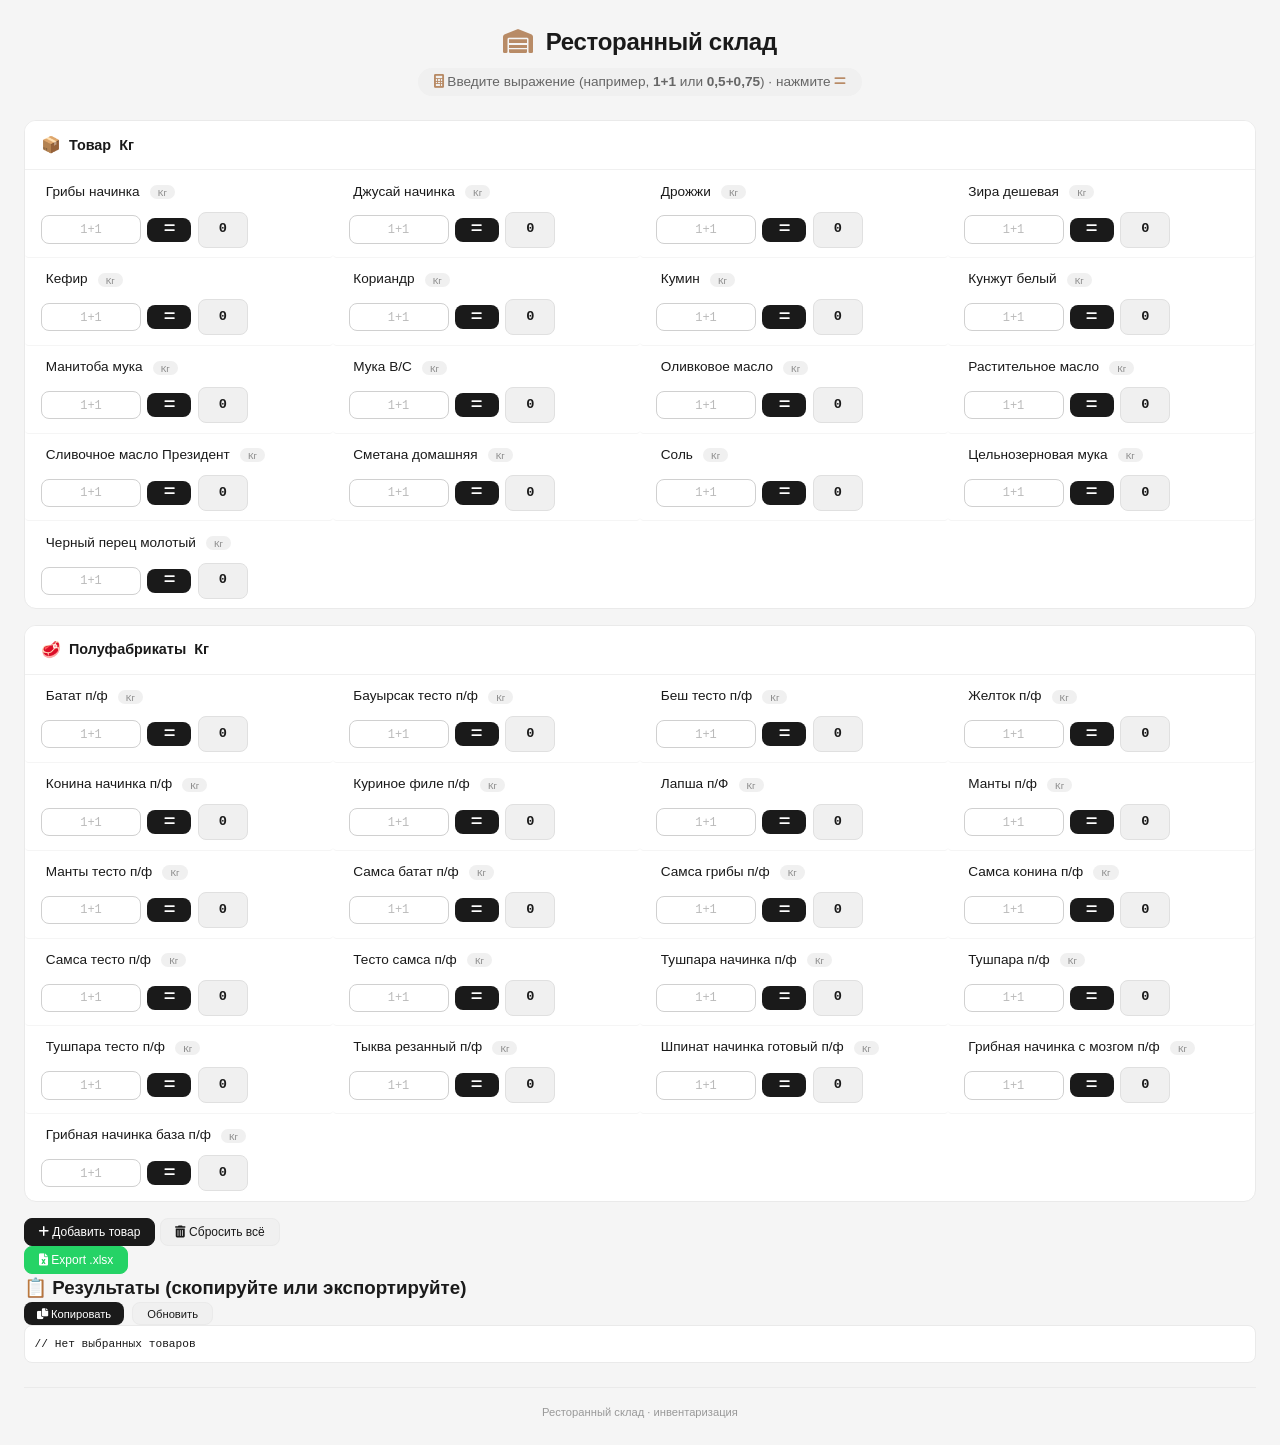
==== commit d2446887: "Implement highlight states for inventory items Added highlight states for item rows and expression i" ====
--- a/inventory.html
+++ b/inventory.html
@@ -28,14 +28,56 @@
             gap: 0.5rem 1rem;
             padding: 0.6rem 1rem;
             border-bottom: 1px solid #f5f5f5;
+            transition: background-color 0.2s ease;
+            border-radius: 4px;
         }
         
         .item-row:last-child {
             border-bottom: none;
         }
         
-        .item-row:hover {
-            background: #fafaf8;
+        /* ============================================================
+           HIGHLIGHT STATES
+           ============================================================ */
+        
+        /* 1. When product name is selected (clicked/focused) - slight grey */
+        .item-name.selected {
+            background: #f0f0f0;
+            border-radius: 4px;
+            padding: 0.1rem 0.3rem;
+            margin: -0.1rem -0.3rem;
+            transition: background 0.2s ease;
+        }
+        
+        /* 2. When a number has been entered (expression field has value) - pale red */
+        .item-row.has-value {
+            background: #fff5f5;
+            border-left: 3px solid #e8a0a0;
+            border-radius: 4px;
+        }
+        
+        .item-row.has-value:hover {
+            background: #fff0f0;
+        }
+        
+        /* 3. When expression field is focused */
+        .weight-expr-input:focus {
+            outline: none;
+            border-color: #b88b66;
+            box-shadow: 0 0 0 3px rgba(184, 139, 102, 0.15);
+        }
+        
+        /* 4. When result has a value (not 0 or err) */
+        .weight-result-box.has-result {
+            background: #e8f5e9;
+            border-color: #81c784;
+            color: #2e7d32;
+        }
+        
+        .weight-result-box.has-result.error {
+            background: #ffebee;
+            border-color: #ef9a9a;
+            color: #c62828;
         }
         
         .item-name {
@@ -44,6 +86,10 @@
             color: #1a1a1a;
             flex: 1;
             min-width: 140px;
+            padding: 0.1rem 0.3rem;
+            border-radius: 4px;
+            transition: background 0.2s ease;
+            cursor: default;
         }
         
         .item-name .item-unit-badge {
@@ -56,7 +102,7 @@
             margin-left: 0.4rem;
         }
         
-        /* Weight calculator group - clean & minimal */
+        /* Weight calculator group */
         .weight-group {
             display: flex;
             align-items: center;
@@ -76,7 +122,7 @@
             text-align: center;
             touch-action: manipulation;
             -webkit-tap-highlight-color: transparent;
-            transition: border-color 0.15s;
+            transition: all 0.2s ease;
         }
         
         .weight-expr-input:focus {
@@ -88,6 +134,11 @@
         .weight-expr-input::placeholder {
             color: #bbb;
             font-size: 0.75rem;
+        }
+        
+        .weight-expr-input.has-value {
+            border-color: #e8a0a0;
+            background: #fff8f8;
         }
         
         .weight-calc-btn {
@@ -99,7 +150,7 @@
             font-weight: 500;
             cursor: pointer;
             color: white;
-            transition: 0.15s;
+            transition: all 0.15s ease;
             touch-action: manipulation;
             -webkit-tap-highlight-color: transparent;
             user-select: none;
@@ -133,6 +184,7 @@
             align-items: center;
             justify-content: center;
             border: 1px solid #e0e0e0;
+            transition: all 0.2s ease;
         }
         
         /* Responsive */
@@ -309,9 +361,7 @@
         // ============================================================
         function evaluateExpression(expr) {
             if (!expr || expr.trim() === '') return NaN;
-            // Replace comma with dot for decimal
             const sanitized = expr.replace(/,/g, '.');
-            // Allow only digits, operators, parentheses, and whitespace
             if (!/^[\d+\-*/().\s]+$/.test(sanitized)) return NaN;
             try {
                 const result = new Function(`return (${sanitized})`)();
@@ -328,7 +378,7 @@
         }
         
         // ============================================================
-        // CREATE ROW — clean: name, expression, =, result
+        // CREATE ROW — with highlight states
         // ============================================================
         function createRow(productName = '', expression = '', resultValue = '', unit = 'Кг') {
             const rowId = ++rowCounter;
@@ -336,10 +386,20 @@
             row.className = 'item-row';
             row.dataset.rowId = rowId;
             
-            // Product name
+            // Product name with click handler for selection highlight
             const nameDiv = document.createElement('div');
             nameDiv.className = 'item-name';
             nameDiv.innerHTML = `${escapeHtml(productName)} <span class="item-unit-badge">${escapeHtml(unit)}</span>`;
+            
+            // Click on product name to highlight it (slight grey)
+            nameDiv.addEventListener('click', function(e) {
+                // Remove selected class from all product names
+                document.querySelectorAll('.item-name').forEach(el => {
+                    el.classList.remove('selected');
+                });
+                // Add selected class to this one
+                this.classList.add('selected');
+            });
             
             // Weight calculator group
             const weightGroup = document.createElement('div');
@@ -371,6 +431,9 @@
             }
             resultSpan.textContent = displayVal;
             
+            // Set initial result class
+            updateResultClass(resultSpan);
+            
             // Assemble
             weightGroup.appendChild(exprInput);
             weightGroup.appendChild(calcBtn);
@@ -378,6 +441,44 @@
             
             row.appendChild(nameDiv);
             row.appendChild(weightGroup);
+            
+            // ============================================================
+            // UPDATE HIGHLIGHT STATES
+            // ============================================================
+            function updateRowHighlights() {
+                const expr = exprInput.value.trim();
+                const result = resultSpan.textContent;
+                const hasValue = expr !== '' && result !== '0' && result !== 'err';
+                
+                // Row highlight - pale red if has value
+                if (hasValue) {
+                    row.classList.add('has-value');
+                } else {
+                    row.classList.remove('has-value');
+                }
+                
+                // Expression input highlight - slight red border if has value
+                if (expr !== '') {
+                    exprInput.classList.add('has-value');
+                } else {
+                    exprInput.classList.remove('has-value');
+                }
+                
+                // Result box highlight
+                updateResultClass(resultSpan);
+            }
+            
+            function updateResultClass(resultSpan) {
+                const result = resultSpan.textContent;
+                if (result === 'err') {
+                    resultSpan.classList.add('has-result', 'error');
+                } else if (result !== '0' && result !== '') {
+                    resultSpan.classList.add('has-result');
+                    resultSpan.classList.remove('error');
+                } else {
+                    resultSpan.classList.remove('has-result', 'error');
+                }
+            }
             
             // ----- Events -----
             calcBtn.addEventListener('click', function() {
@@ -390,6 +491,7 @@
                         result: '0',
                         unit: unit
                     });
+                    updateRowHighlights();
                     updateAll();
                     return;
                 }
@@ -406,6 +508,7 @@
                     result: resultSpan.textContent,
                     unit: unit
                 });
+                updateRowHighlights();
                 updateAll();
             });
             
@@ -417,14 +520,22 @@
             });
             
             exprInput.addEventListener('input', function() {
+                const expr = exprInput.value.trim();
                 orderMap.set(rowId, { 
                     name: productName, 
-                    expr: exprInput.value.trim(), 
+                    expr: expr, 
                     result: resultSpan.textContent,
                     unit: unit
                 });
+                updateRowHighlights();
                 updateAll();
             });
+            
+            // Also update highlights when result changes from other interactions
+            const observer = new MutationObserver(function() {
+                updateRowHighlights();
+            });
+            observer.observe(resultSpan, { childList: true, characterData: true, subtree: true });
             
             // Store initial
             orderMap.set(rowId, { 
@@ -433,6 +544,9 @@
                 result: resultSpan.textContent,
                 unit: unit
             });
+            
+            // Initial highlight update
+            setTimeout(updateRowHighlights, 10);
             
             return row;
         }
@@ -508,7 +622,6 @@
                     orderMap.set(rowId, { name, expr, result, unit: 'Кг' });
                 }
                 
-                // Show only items with result > 0 or expression
                 const numericResult = parseFloat(result.replace(',', '.'));
                 if (expr || (numericResult > 0 && !isNaN(numericResult))) {
                     totalItems++;
@@ -517,7 +630,6 @@
                 }
             });
             
-            // Update copy field
             if (allLines.length === 0) {
                 copyField.textContent = '// Нет выбранных товаров';
             } else {
@@ -607,6 +719,12 @@
                 const resultSpan = row.querySelector('.weight-result-box');
                 if (exprInput) exprInput.value = '';
                 if (resultSpan) resultSpan.textContent = '0';
+                // Remove highlights
+                row.classList.remove('has-value');
+                if (exprInput) exprInput.classList.remove('has-value');
+                if (resultSpan) {
+                    resultSpan.classList.remove('has-result', 'error');
+                }
             });
             orderMap.clear();
             updateAll();
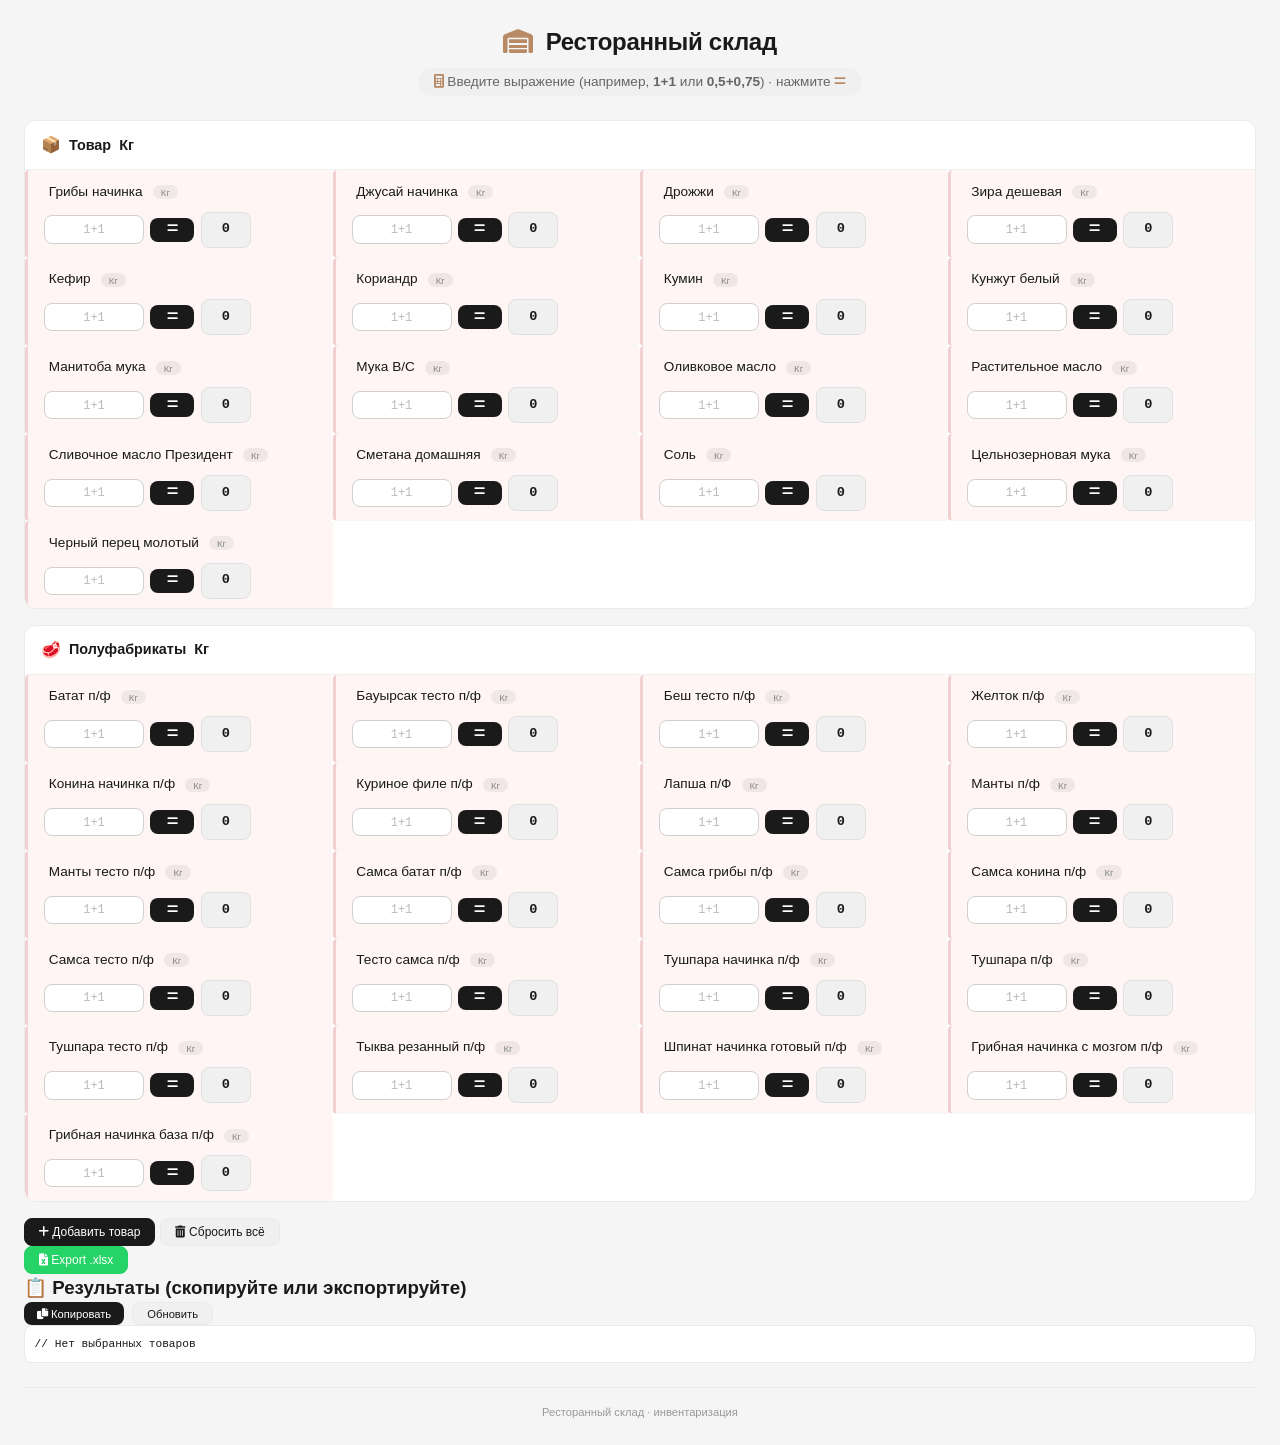
==== commit 188aacd4: "Update inventory.html" ====
--- a/inventory.html
+++ b/inventory.html
@@ -28,12 +28,19 @@
             gap: 0.5rem 1rem;
             padding: 0.6rem 1rem;
             border-bottom: 1px solid #f5f5f5;
-            transition: background-color 0.2s ease;
+            transition: all 0.25s ease;
             border-radius: 4px;
+            /* DEFAULT: pale red */
+            background: #fff5f5;
+            border-left: 3px solid #f0d0d0;
         }
         
         .item-row:last-child {
             border-bottom: none;
+        }
+        
+        .item-row:hover {
+            background: #fff0f0;
         }
         
         /* ============================================================
@@ -49,15 +56,14 @@
             transition: background 0.2s ease;
         }
         
-        /* 2. When a number has been entered (expression field has value) - pale red */
-        .item-row.has-value {
-            background: #fff5f5;
-            border-left: 3px solid #e8a0a0;
-            border-radius: 4px;
-        }
-        
-        .item-row.has-value:hover {
-            background: #fff0f0;
+        /* 2. AFTER = button is pressed - turn green */
+        .item-row.calculated {
+            background: #f0faf0;
+            border-left: 3px solid #81c784;
+        }
+        
+        .item-row.calculated:hover {
+            background: #e8f5e9;
         }
         
         /* 3. When expression field is focused */
@@ -67,7 +73,7 @@
             box-shadow: 0 0 0 3px rgba(184, 139, 102, 0.15);
         }
         
-        /* 4. When result has a value (not 0 or err) */
+        /* 4. Result box states */
         .weight-result-box.has-result {
             background: #e8f5e9;
             border-color: #81c784;
@@ -93,7 +99,7 @@
         }
         
         .item-name .item-unit-badge {
-            background: #f0f0f0;
+            background: rgba(0,0,0,0.06);
             padding: 0.1rem 0.5rem;
             border-radius: 12px;
             font-size: 0.6rem;
@@ -134,11 +140,6 @@
         .weight-expr-input::placeholder {
             color: #bbb;
             font-size: 0.75rem;
-        }
-        
-        .weight-expr-input.has-value {
-            border-color: #e8a0a0;
-            background: #fff8f8;
         }
         
         .weight-calc-btn {
@@ -353,7 +354,7 @@
         const container = document.getElementById('inventoryContainer');
         const copyField = document.getElementById('copyField');
         
-        // orderMap: rowId -> { name, expr, result }
+        // orderMap: rowId -> { name, expr, result, calculated }
         let orderMap = new Map();
         
         // ============================================================
@@ -378,13 +379,14 @@
         }
         
         // ============================================================
-        // CREATE ROW — with highlight states
+        // CREATE ROW — pale red default, green after calculation
         // ============================================================
         function createRow(productName = '', expression = '', resultValue = '', unit = 'Кг') {
             const rowId = ++rowCounter;
             const row = document.createElement('div');
             row.className = 'item-row';
             row.dataset.rowId = rowId;
+            // Default: pale red (applied via CSS)
             
             // Product name with click handler for selection highlight
             const nameDiv = document.createElement('div');
@@ -393,11 +395,9 @@
             
             // Click on product name to highlight it (slight grey)
             nameDiv.addEventListener('click', function(e) {
-                // Remove selected class from all product names
                 document.querySelectorAll('.item-name').forEach(el => {
                     el.classList.remove('selected');
                 });
-                // Add selected class to this one
                 this.classList.add('selected');
             });
             
@@ -445,23 +445,19 @@
             // ============================================================
             // UPDATE HIGHLIGHT STATES
             // ============================================================
+            let isCalculated = false;
+            
             function updateRowHighlights() {
-                const expr = exprInput.value.trim();
                 const result = resultSpan.textContent;
-                const hasValue = expr !== '' && result !== '0' && result !== 'err';
-                
-                // Row highlight - pale red if has value
-                if (hasValue) {
-                    row.classList.add('has-value');
+                const hasValidResult = result !== '0' && result !== '' && result !== 'err';
+                
+                // If calculated and has valid result -> green
+                if (isCalculated && hasValidResult) {
+                    row.classList.add('calculated');
+                    row.classList.remove('has-value');
                 } else {
-                    row.classList.remove('has-value');
-                }
-                
-                // Expression input highlight - slight red border if has value
-                if (expr !== '') {
-                    exprInput.classList.add('has-value');
-                } else {
-                    exprInput.classList.remove('has-value');
+                    row.classList.remove('calculated');
+                    // Keep pale red (default)
                 }
                 
                 // Result box highlight
@@ -472,6 +468,7 @@
                 const result = resultSpan.textContent;
                 if (result === 'err') {
                     resultSpan.classList.add('has-result', 'error');
+                    resultSpan.classList.remove('has-result');
                 } else if (result !== '0' && result !== '') {
                     resultSpan.classList.add('has-result');
                     resultSpan.classList.remove('error');
@@ -485,10 +482,12 @@
                 const expr = exprInput.value.trim();
                 if (expr === '') {
                     resultSpan.textContent = '0';
+                    isCalculated = false;
                     orderMap.set(rowId, { 
                         name: productName, 
                         expr: expr, 
                         result: '0',
+                        calculated: false,
                         unit: unit
                     });
                     updateRowHighlights();
@@ -498,14 +497,17 @@
                 const result = evaluateExpression(expr);
                 if (isNaN(result) || !isFinite(result)) {
                     resultSpan.textContent = 'err';
+                    isCalculated = true;
                 } else {
                     const formatted = result.toString().replace('.', ',');
                     resultSpan.textContent = formatted;
+                    isCalculated = true;
                 }
                 orderMap.set(rowId, { 
                     name: productName, 
                     expr: exprInput.value.trim(), 
                     result: resultSpan.textContent,
+                    calculated: isCalculated,
                     unit: unit
                 });
                 updateRowHighlights();
@@ -519,12 +521,23 @@
                 }
             });
             
+            // When user types in expression, keep pale red (don't auto-calculate)
             exprInput.addEventListener('input', function() {
                 const expr = exprInput.value.trim();
+                // If user clears the expression, reset calculated state
+                if (expr === '') {
+                    isCalculated = false;
+                    resultSpan.textContent = '0';
+                    row.classList.remove('calculated');
+                } else {
+                    // Keep pale red until = is pressed
+                    row.classList.remove('calculated');
+                }
                 orderMap.set(rowId, { 
                     name: productName, 
                     expr: expr, 
                     result: resultSpan.textContent,
+                    calculated: isCalculated,
                     unit: unit
                 });
                 updateRowHighlights();
@@ -542,6 +555,7 @@
                 name: productName, 
                 expr: exprInput.value.trim(), 
                 result: resultSpan.textContent,
+                calculated: false,
                 unit: unit
             });
             
@@ -619,7 +633,14 @@
                 const result = resultSpan ? resultSpan.textContent : '0';
                 
                 if (rowId) {
-                    orderMap.set(rowId, { name, expr, result, unit: 'Кг' });
+                    const existing = orderMap.get(rowId) || {};
+                    orderMap.set(rowId, { 
+                        name, 
+                        expr, 
+                        result, 
+                        calculated: existing.calculated || false,
+                        unit: 'Кг' 
+                    });
                 }
                 
                 const numericResult = parseFloat(result.replace(',', '.'));
@@ -719,9 +740,8 @@
                 const resultSpan = row.querySelector('.weight-result-box');
                 if (exprInput) exprInput.value = '';
                 if (resultSpan) resultSpan.textContent = '0';
-                // Remove highlights
-                row.classList.remove('has-value');
-                if (exprInput) exprInput.classList.remove('has-value');
+                // Remove green highlight, return to pale red
+                row.classList.remove('calculated');
                 if (resultSpan) {
                     resultSpan.classList.remove('has-result', 'error');
                 }
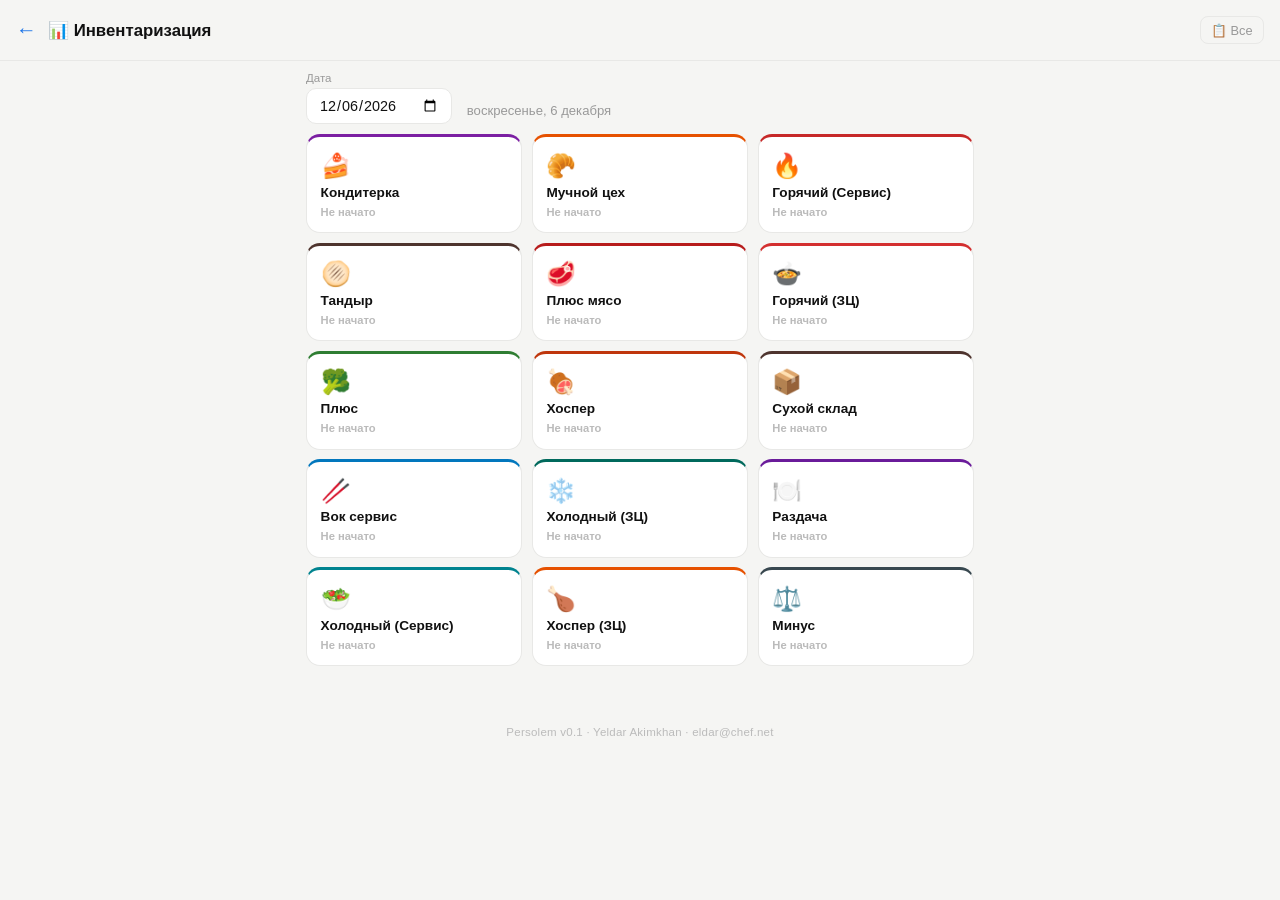
==== commit 50f9b87a: "Add files via upload" ====
--- a/inventory.html
+++ b/inventory.html
@@ -1,798 +1,867 @@
 <!DOCTYPE html>
 <html lang="ru">
 <head>
-    <meta charset="UTF-8">
-    <meta name="viewport" content="width=device-width, initial-scale=1.0, maximum-scale=1.5, user-scalable=yes">
-    <title>Ресторанный склад · инвентаризация</title>
-    
-    <!-- Font Awesome (free) -->
-    <link rel="stylesheet" href="https://cdnjs.cloudflare.com/ajax/libs/font-awesome/6.0.0-beta3/css/all.min.css">
-    
-    <!-- External CSS file from root -->
-    <link rel="stylesheet" href="style.css">
-    
-    <!-- SheetJS for Excel export -->
-    <script src="https://cdn.sheetjs.com/xlsx-0.20.1/package/dist/xlsx.full.min.js"></script>
-    
-    <style>
-        /* ============================================================
-           Additional styles for weight calculation field
-           ============================================================ */
-        
-        /* Row layout with weight calculator */
-        .item-row {
-            display: flex;
-            justify-content: space-between;
-            align-items: center;
-            flex-wrap: wrap;
-            gap: 0.5rem 1rem;
-            padding: 0.6rem 1rem;
-            border-bottom: 1px solid #f5f5f5;
-            transition: all 0.25s ease;
-            border-radius: 4px;
-            /* DEFAULT: pale red */
-            background: #fff5f5;
-            border-left: 3px solid #f0d0d0;
-        }
-        
-        .item-row:last-child {
-            border-bottom: none;
-        }
-        
-        .item-row:hover {
-            background: #fff0f0;
-        }
-        
-        /* ============================================================
-           HIGHLIGHT STATES
-           ============================================================ */
-        
-        /* 1. When product name is selected (clicked/focused) - slight grey */
-        .item-name.selected {
-            background: #f0f0f0;
-            border-radius: 4px;
-            padding: 0.1rem 0.3rem;
-            margin: -0.1rem -0.3rem;
-            transition: background 0.2s ease;
-        }
-        
-        /* 2. AFTER = button is pressed - turn green */
-        .item-row.calculated {
-            background: #f0faf0;
-            border-left: 3px solid #81c784;
-        }
-        
-        .item-row.calculated:hover {
-            background: #e8f5e9;
-        }
-        
-        /* 3. When expression field is focused */
-        .weight-expr-input:focus {
-            outline: none;
-            border-color: #b88b66;
-            box-shadow: 0 0 0 3px rgba(184, 139, 102, 0.15);
-        }
-        
-        /* 4. Result box states */
-        .weight-result-box.has-result {
-            background: #e8f5e9;
-            border-color: #81c784;
-            color: #2e7d32;
-        }
-        
-        .weight-result-box.has-result.error {
-            background: #ffebee;
-            border-color: #ef9a9a;
-            color: #c62828;
-        }
-        
-        .item-name {
-            font-weight: 400;
-            font-size: 0.85rem;
-            color: #1a1a1a;
-            flex: 1;
-            min-width: 140px;
-            padding: 0.1rem 0.3rem;
-            border-radius: 4px;
-            transition: background 0.2s ease;
-            cursor: default;
-        }
-        
-        .item-name .item-unit-badge {
-            background: rgba(0,0,0,0.06);
-            padding: 0.1rem 0.5rem;
-            border-radius: 12px;
-            font-size: 0.6rem;
-            font-weight: 500;
-            color: #888;
-            margin-left: 0.4rem;
-        }
-        
-        /* Weight calculator group */
-        .weight-group {
-            display: flex;
-            align-items: center;
-            gap: 0.4rem;
-            flex-wrap: wrap;
-            touch-action: manipulation;
-        }
-        
-        .weight-expr-input {
-            width: 100px;
-            padding: 0.35rem 0.6rem;
-            border: 1px solid #d0d0d0;
-            border-radius: 8px;
-            font-size: 0.85rem;
-            font-family: monospace;
-            background: white;
-            text-align: center;
-            touch-action: manipulation;
-            -webkit-tap-highlight-color: transparent;
-            transition: all 0.2s ease;
-        }
-        
-        .weight-expr-input:focus {
-            outline: none;
-            border-color: #b88b66;
-            box-shadow: 0 0 0 3px rgba(184, 139, 102, 0.15);
-        }
-        
-        .weight-expr-input::placeholder {
-            color: #bbb;
-            font-size: 0.75rem;
-        }
-        
-        .weight-calc-btn {
-            background: #1a1a1a;
-            border: none;
-            border-radius: 8px;
-            padding: 0.35rem 1rem;
-            font-size: 0.8rem;
-            font-weight: 500;
-            cursor: pointer;
-            color: white;
-            transition: all 0.15s ease;
-            touch-action: manipulation;
-            -webkit-tap-highlight-color: transparent;
-            user-select: none;
-            display: inline-flex;
-            align-items: center;
-            gap: 0.3rem;
-            min-width: 44px;
-            justify-content: center;
-        }
-        
-        .weight-calc-btn:hover {
-            background: #2a2a2a;
-        }
-        
-        .weight-calc-btn:active {
-            transform: scale(0.96);
-        }
-        
-        .weight-result-box {
-            background: #f0f0f0;
-            border-radius: 8px;
-            padding: 0.35rem 0.8rem;
-            font-size: 0.85rem;
-            font-weight: 600;
-            font-family: monospace;
-            min-width: 50px;
-            text-align: center;
-            color: #1a1a1a;
-            min-height: 36px;
-            display: flex;
-            align-items: center;
-            justify-content: center;
-            border: 1px solid #e0e0e0;
-            transition: all 0.2s ease;
-        }
-        
-        /* Responsive */
-        @media (max-width: 680px) {
-            .item-row {
-                padding: 0.5rem 0.6rem;
-                gap: 0.4rem;
-            }
-            .item-name {
-                font-size: 0.8rem;
-                min-width: 100px;
-                flex: 1 1 100%;
-            }
-            .weight-group {
-                flex: 1 1 100%;
-                justify-content: flex-start;
-            }
-            .weight-expr-input {
-                width: 80px;
-                font-size: 0.8rem;
-                padding: 0.3rem 0.4rem;
-            }
-            .weight-calc-btn {
-                padding: 0.3rem 0.8rem;
-                font-size: 0.75rem;
-                min-width: 38px;
-            }
-            .weight-result-box {
-                font-size: 0.8rem;
-                min-width: 40px;
-                padding: 0.3rem 0.5rem;
-                min-height: 32px;
-            }
-        }
-        
-        @media (max-width: 400px) {
-            .weight-group {
-                gap: 0.3rem;
-            }
-            .weight-expr-input {
-                width: 65px;
-                font-size: 0.75rem;
-                padding: 0.25rem 0.3rem;
-            }
-            .weight-calc-btn {
-                font-size: 0.7rem;
-                padding: 0.25rem 0.6rem;
-                min-width: 34px;
-            }
-            .weight-result-box {
-                font-size: 0.75rem;
-                min-width: 35px;
-                padding: 0.25rem 0.4rem;
-                min-height: 28px;
-            }
-        }
-    </style>
+<meta charset="UTF-8">
+<meta name="viewport" content="width=device-width, initial-scale=1.0, maximum-scale=1.5, user-scalable=yes">
+<title>Auyl · Инвентаризация</title>
+<style>
+*,*::before,*::after{box-sizing:border-box;margin:0;padding:0}
+:root{--bg:#f5f5f3;--card:#fff;--brd:#e8e8e6;--txt:#111;--mut:#999;--acc:#1a73e8;--ok:#1e7e34;--ok-bg:#f0fdf4;--ok-brd:#86efac}
+body{font-family:-apple-system,BlinkMacSystemFont,'Segoe UI',sans-serif;background:var(--bg);color:var(--txt);min-height:100vh}
+.topbar{display:flex;align-items:center;gap:.7rem;padding:1rem;position:sticky;top:0;background:var(--bg);z-index:10;border-bottom:1px solid var(--brd)}
+.topbar h1{font-size:1.05rem;font-weight:700;flex:1}
+a.back{text-decoration:none;color:var(--acc);font-size:1.3rem}
+.tbtn{background:none;border:1px solid var(--brd);border-radius:8px;padding:.35rem .65rem;font-size:.8rem;cursor:pointer;color:var(--mut)}
+.date-row{display:flex;align-items:flex-end;gap:.9rem;padding:.7rem 1rem .4rem;max-width:700px;margin:0 auto}
+.date-row label{font-size:.72rem;color:var(--mut);display:block;margin-bottom:.2rem}
+.date-row input[type=date]{border:1px solid var(--brd);border-radius:10px;padding:.5rem .75rem;font-size:.9rem;background:var(--card);color:var(--txt);outline:none;font-family:inherit}
+.date-row input:focus{border-color:var(--acc)}
+.dlbl{font-size:.82rem;color:var(--mut);padding-bottom:.4rem}
+.sgrid{display:grid;grid-template-columns:1fr 1fr;gap:.6rem;padding:.25rem 1rem 2rem;max-width:700px;margin:0 auto}
+@media(min-width:480px){.sgrid{grid-template-columns:1fr 1fr 1fr}}
+.sc{background:var(--card);border:1px solid var(--brd);border-radius:14px;padding:.9rem .85rem;cursor:pointer;transition:transform .12s;border-top-width:3px}
+.sc:active{transform:scale(.96)}
+.sico{font-size:1.5rem;margin-bottom:.3rem}
+.snm{font-size:.85rem;font-weight:700;line-height:1.2}
+.smeta{font-size:.72rem;color:var(--mut);margin-top:.2rem}
+.sprog{font-size:.7rem;margin-top:.3rem;font-weight:600}
+
+/* FORM */
+#vForm{display:none;position:fixed;inset:0;background:var(--bg);z-index:50;overflow-y:auto;padding-bottom:3rem}
+.ftop{display:flex;align-items:center;justify-content:space-between;padding:.9rem 1rem;background:var(--bg);border-bottom:1px solid var(--brd);position:sticky;top:0;z-index:10;gap:.5rem}
+.ft{font-weight:700;font-size:.95rem;flex:1;text-align:center;overflow:hidden;text-overflow:ellipsis;white-space:nowrap}
+.bback{background:none;border:none;font-size:1.2rem;color:var(--acc);cursor:pointer;padding:.2rem .3rem;flex-shrink:0}
+.bsave{background:var(--acc);color:#fff;border:none;border-radius:9px;padding:.42rem .85rem;font-size:.85rem;font-weight:600;cursor:pointer;flex-shrink:0}
+.fbody{padding:.6rem 1rem;max-width:700px;margin:0 auto}
+.cook-card{background:var(--card);border:1px solid var(--brd);border-radius:13px;padding:.8rem .9rem;margin-bottom:.6rem;display:flex;gap:.7rem;flex-wrap:wrap}
+.fhf{flex:1;min-width:130px}
+.fhf label{font-size:.73rem;color:var(--mut);display:block;margin-bottom:.22rem}
+.fhf input{width:100%;border:1px solid var(--brd);border-radius:8px;padding:.48rem .65rem;font-size:.88rem;color:var(--txt);background:var(--bg);outline:none;font-family:inherit}
+.fhf input:focus{border-color:var(--acc)}
+.sec{background:var(--card);border:1px solid var(--brd);border-radius:13px;margin-bottom:.6rem;overflow:hidden}
+.shead{display:flex;align-items:center;justify-content:space-between;padding:.58rem .85rem;color:#fff}
+.sh-t{font-size:.82rem;font-weight:700}
+.sh-u{font-size:.75rem;opacity:.8}
+.sh-add{background:rgba(255,255,255,.2);border:1px solid rgba(255,255,255,.3);border-radius:6px;padding:.15rem .5rem;font-size:.72rem;cursor:pointer;color:#fff}
+.sublbl{padding:.42rem .85rem .18rem;font-size:.72rem;font-weight:700;color:var(--mut);background:#f9f9f7;border-top:1px solid var(--brd);letter-spacing:.02em}
+
+/* ITEM ROW */
+.irow{display:flex;align-items:center;gap:.5rem;padding:.42rem .85rem;border-top:1px solid var(--brd);min-height:46px}
+.iname{flex:1;font-size:.82rem;line-height:1.3;min-width:0}
+.iadd{background:none;border:1.5px solid var(--brd);border-radius:8px;width:34px;height:34px;font-size:1.25rem;cursor:pointer;color:var(--mut);flex-shrink:0;display:flex;align-items:center;justify-content:center;transition:all .12s}
+.iadd:active{border-color:var(--acc);color:var(--acc)}
+.ivals{display:flex;gap:.28rem;flex-wrap:wrap;align-items:center;justify-content:flex-end;flex-shrink:0;max-width:55%}
+.chip{background:var(--ok-bg);border:1px solid var(--ok-brd);border-radius:20px;padding:.18rem .55rem;font-size:.72rem;font-weight:600;color:var(--ok);white-space:nowrap}
+.chip-empty{font-size:.78rem;color:#ccc}
+.chip-tot{font-size:.76rem;font-weight:700;color:var(--ok);white-space:nowrap}
+.chip-tot-pcs{font-size:.76rem;font-weight:700;color:#e65100;white-space:nowrap}
+
+.bexp{width:100%;background:#0277bd;color:#fff;border:none;border-radius:12px;padding:.75rem;font-size:.9rem;font-weight:600;cursor:pointer;margin-top:.3rem}
+.bsend{width:100%;background:#1e7e34;color:#fff;border:none;border-radius:12px;padding:.85rem;font-size:.95rem;font-weight:700;cursor:pointer;margin-top:.5rem;display:flex;align-items:center;justify-content:center;gap:.45rem}
+.bsend:active{transform:scale(.99)}
+.bsend:disabled{opacity:.6;cursor:default}
+.appfoot{text-align:center;padding:1.6rem 1rem 2.2rem;color:#bbb;font-size:.72rem;letter-spacing:.02em;line-height:1.5}
+
+/* POPUPS */
+.pop-ov{display:none;position:fixed;inset:0;background:rgba(0,0,0,.45);z-index:70;align-items:flex-end;justify-content:center}
+.pop-ov.open{display:flex}
+.pop{background:var(--card);border-radius:22px 22px 0 0;width:100%;max-width:520px;padding:1rem 1.2rem 2.5rem;animation:pu .2s ease}
+@keyframes pu{from{transform:translateY(60px);opacity:0}to{transform:none;opacity:1}}
+.pop-hdl{width:36px;height:4px;background:var(--brd);border-radius:4px;margin:0 auto .85rem}
+
+/* ENTRY POPUP */
+.ep-title{font-size:1rem;font-weight:700;margin-bottom:.7rem}
+.ep-log{min-height:28px;margin-bottom:.7rem}
+.ep-log-lbl{font-size:.7rem;color:var(--mut);margin-bottom:.35rem;font-weight:500}
+.ep-chips{display:flex;gap:.3rem;flex-wrap:wrap;align-items:center}
+.ep-chip{background:var(--ok-bg);border:1px solid var(--ok-brd);border-radius:20px;padding:.2rem .6rem;font-size:.78rem;font-weight:600;color:var(--ok);display:flex;align-items:center;gap:.35rem}
+.ep-chip button{background:none;border:none;color:#aaa;cursor:pointer;font-size:.9rem;line-height:1;padding:0}
+.ep-chip button:hover{color:#ea4335}
+.ep-tot{font-size:.78rem;font-weight:700;color:var(--ok);margin-top:.35rem}
+.ep-tot-pcs{font-size:.78rem;font-weight:700;color:#e65100;margin-top:.2rem}
+
+/* CALCULATOR */
+.ep-calc{background:#f8f9fa;border-radius:10px;padding:.6rem .8rem;margin-bottom:.6rem;border:1px solid var(--brd)}
+.ep-calc-row{display:flex;gap:.6rem;align-items:center;flex-wrap:wrap}
+.ep-calc-row .ep-f{flex:1;min-width:70px}
+.ep-calc-row .ep-f input,.ep-calc-row .ep-f select{padding:.45rem .6rem;font-size:.9rem;font-weight:400}
+.ep-calc-result{font-size:.85rem;font-weight:600;color:var(--acc);margin-top:.3rem;text-align:center}
+
+.ep-row{display:flex;gap:.6rem;margin-bottom:.1rem}
+.ep-f{flex:1}
+.ep-f label{display:block;font-size:.73rem;color:var(--mut);margin-bottom:.25rem;font-weight:500}
+.ep-f input,.ep-f select{width:100%;border:1px solid var(--brd);border-radius:9px;padding:.6rem .75rem;font-size:1.1rem;color:var(--txt);background:var(--bg);outline:none;font-family:inherit;font-weight:600}
+.ep-f input:focus,.ep-f select:focus{border-color:var(--acc);background:#fff}
+.ep-acts{display:flex;gap:.6rem;margin-top:.85rem}
+.ep-save{flex:1;background:var(--acc);color:#fff;border:none;border-radius:11px;padding:.75rem;font-size:.92rem;font-weight:600;cursor:pointer}
+.ep-close{background:var(--bg);color:var(--mut);border:1px solid var(--brd);border-radius:11px;padding:.75rem 1rem;font-size:.92rem;cursor:pointer}
+
+/* ADD CUSTOM POPUP */
+.pop h3{font-size:1rem;font-weight:700;margin-bottom:.85rem}
+.pf{margin-bottom:.7rem}
+.pf label{display:block;font-size:.73rem;color:var(--mut);margin-bottom:.25rem;font-weight:500}
+.pf input,.pf select{width:100%;border:1px solid var(--brd);border-radius:9px;padding:.55rem .75rem;font-size:.9rem;color:var(--txt);background:var(--bg);outline:none;font-family:inherit}
+.pf input:focus,.pf select:focus{border-color:var(--acc);background:#fff}
+.pr2{display:flex;gap:.6rem}.pr2 .pf{flex:1}
+.pacts{display:flex;gap:.6rem;margin-top:.9rem}
+.pbtn{flex:1;background:var(--acc);color:#fff;border:none;border-radius:11px;padding:.75rem;font-size:.92rem;font-weight:600;cursor:pointer}
+.pcan{background:var(--bg);color:var(--mut);border:1px solid var(--brd);border-radius:11px;padding:.75rem 1rem;font-size:.92rem;cursor:pointer}
+</style>
 </head>
 <body>
-<div class="main-container">
+
+<!-- MAIN -->
+<div id="vMain">
+<div class="topbar">
+  <a href="index.html" class="back">←</a>
+  <h1>📊 Инвентаризация</h1>
+  <button class="tbtn" onclick="exportAll()">📋 Все</button>
+</div>
+<div class="date-row">
+  <div><label>Дата</label><input type="date" id="mainDate" onchange="renderMain()"></div>
+  <span class="dlbl" id="dayLbl"></span>
+</div>
+<div class="sgrid" id="sgrid"></div>
+</div>
+
+<!-- FORM -->
+<div id="vForm">
+<div class="ftop">
+  <button class="bback" onclick="closeStation()">←</button>
+  <span class="ft" id="fTitle"></span>
+  <button class="bsave" onclick="saveClose()">Сохранить</button>
+</div>
+<div class="fbody">
+  <div class="cook-card">
+    <div class="fhf"><label>Повар</label><input type="text" id="fCook" placeholder="Имя повара..." oninput="dirty=true"></div>
+    <div class="fhf"><label>Дата</label><input type="date" id="fDate" readonly style="cursor:default"></div>
+  </div>
+  <div id="fContent"></div>
+  <button class="bexp" onclick="exportCur()">📊 Экспорт / Печать</button>
+  <button class="bsend" id="bSend" onclick="sendStation()">📤 Отправить в базу</button>
+</div>
+</div>
+
+<!-- ENTRY POPUP: add qty to a specific item -->
+<div class="pop-ov" id="epPop" onclick="epBg(event)">
+  <div class="pop">
+    <div class="pop-hdl"></div>
+    <div class="ep-title" id="epTitle">—</div>
+    <div class="ep-log" id="epLog"></div>
+    <!-- CALCULATOR SECTION -->
+    <div class="ep-calc" id="epCalc">
+      <div class="ep-calc-row">
+        <div class="ep-f"><label>Кол-во (шт)</label><input type="number" id="calcQty" min="0" step="1" placeholder="0" oninput="updateCalc()"></div>
+        <div class="ep-f"><label>Вес/шт</label><input type="number" id="calcWeight" min="0" step="0.001" placeholder="0" oninput="updateCalc()"></div>
+        <div class="ep-f" style="max-width:90px"><label>Ед.</label>
+          <select id="calcUnit" onchange="updateCalc()">
+            <option value="кг">кг</option>
+            <option value="г">г</option>
+            <option value="л">л</option>
+            <option value="мл">мл</option>
+          </select>
+        </div>
+      </div>
+      <div class="ep-calc-result" id="calcResult">Введите данные для расчёта</div>
+    </div>
+    <div class="ep-row">
+      <div class="ep-f"><label>Количество</label><input type="number" id="epQty" min="0" step="0.001" placeholder="0"></div>
+      <div class="ep-f" style="max-width:110px"><label>Единица</label>
+        <select id="epUnit"><option>кг</option><option>г</option><option>л</option><option>мл</option><option>шт</option><option>порции</option><option>уп</option></select>
+      </div>
+    </div>
+    <div class="ep-acts">
+      <button class="ep-close" onclick="closeEP()">Закрыть</button>
+      <button class="ep-save" onclick="confirmEP()">✓ Записать</button>
+    </div>
+  </div>
+</div>
+
+<!-- ADD CUSTOM POPUP -->
+<div class="pop-ov" id="addPop" onclick="addBg(event)">
+  <div class="pop">
+    <div class="pop-hdl"></div>
+    <h3>➕ Добавить позицию</h3>
+    <div class="pf"><label>Наименование</label><input type="text" id="popName" placeholder="Название продукта..." onkeydown="if(event.key==='Enter')confirmAdd()"></div>
+    <div class="pacts">
+      <button class="pcan" onclick="closeAdd()">Отмена</button>
+      <button class="pbtn" onclick="confirmAdd()">Далее →</button>
+    </div>
+  </div>
+</div>
+
+<script>
+// ══════════════════════════════════════
+// STATION DATA (same as before - keeping it short for brevity)
+// ══════════════════════════════════════
+const ST=[
+ {id:'k',t:'Кондитерка',ic:'🍰',c:'#7b1fa2',
+  tv:['Агар-агар','Белый шоколад','Ванильные стручки','Вафельная крошка','Глюкоза (декстроза)','Талқан','Диоксид титана','Желатин','Изюм темный','Изомальт','Ириска балкаймак','Катык','Кобылье молоко','Краситель желтый/красный','Кукурузный крахмал','Курага светлая','Курага темная','Лимоны ташкентские','Малдон соль','Маскарпоне','Масло какао','Мед горный','Мед цветочный','Миндальная мука п/ф','Молоко 3,2%','Молочный шоколад','Мука В/С','Пекан','Пектин','Разрыхлитель','Растительное масло','Сахар','Сахарная пудра','Сливки','Сливочное масло','Сметана 20%','Сода','Сок яблочный','Соль морская','Сухое молоко','Темный шоколад','Облепиха С/М','Брусника С/М','Смородина С/М','Халва','Хурма сушеный','Шиповник плоды сухие','Яблочный уксус','Яйца'],
+  pf:[
+   {t:'Алма десерт',i:['Алма п/ф','Алма сборка п/ф','Начинка алма п/ф','Заварной крем база п/ф','Заварной крем с маскарпоне п/ф','Алма ганаш п/ф','Алма ветка п/ф','Алма велюр п/ф','Алма велюр желтый п/ф','Штройзель п/ф','Мини алма без велюра п/ф','Мини алма п/ф']},
+   {t:'Түнгі дала',i:['Заварной крем сметанный п/ф','Джем из черноплодной рябины п/ф','Сметанное мороженное п/ф','Черничный соус п/ф','Шоколадный бисквит п/ф','Сметанная пена п/ф']},
+   {t:'Тулпар десерт',i:['Крем с халвой п/ф','Крем с халвой со сливками п/ф','Цитрусовый гель п/ф','Мороженое с кобльем молоком п/ф','Соус с ирисками шубат п/ф','Шиповник в сиропе п/ф','Крем с хурмой п/ф','Твиль с тары п/ф (тесто)','Твиль с тары п/ф (готовый)','Козинак п/ф','Твиль п/ф сырой']},
+   {t:'Сладкий стол',i:['Ириска конфеты п/ф ШТ','Конфеты асык п/ф ШТ','Конфеты узор п/ф ШТ','Начинка асык конфет п/ф','Начинка узор конфет п/ф','Крем чиз п/ф','Курага маринованная п/ф','Хворост обжаренный п/ф','Хворост тесто п/ф','Ириска велюр п/ф']},
+   {t:'Медовик десерт',i:['Медовик п/ф','Грецкое мороженное п/ф','Сметанный крем п/ф','Сено сироп п/ф','Фалернум п/ф','Смородина курд п/ф','Пекан глазированный п/ф','Медовый корж п/ф','Коджи мед п/ф']},
+   {t:'Чак чак десерт',i:['Чак чак сборка п/ф','Грецкий орех обжаренный п/ф','Чак чак тесто п/ф']},
+   {t:'Балкаймак',i:['Балкаймак п/ф','Шубат сорбет п/ф']},
+   {t:'Дополнительные',i:['Иримшик мороженное п/ф','Облепиха мороженное п/ф','Брусника мороженное п/ф','Катык мороженное п/ф']}]},
+ {id:'mc',t:'Мучной цех',ic:'🥐',c:'#e65100',
+  tv:['Дрожжи','Зира дешевая','Кефир','Кориандр','Кумин','Кунжут белый','Манитоба мука','Мука В/С','Цельнозерновая мука','Оливковое масло','Растительное масло','Сливочное масло Президент','Сметана домашняя','Соль','Черный перец молотый'],
+  pf:[{t:'Полуфабрикаты',i:['Батат запеченый п/ф','Бауырсак тесто п/ф','Беш тесто п/ф','Желток п/ф','Конина начинка на самсу п/ф','Лапша тонкая п/ф','Манты п/ф ШТ','Манты/Тушпара тесто п/ф','Самса тыква батат п/ф ШТ','Самса шпинат п/ф ШТ','Самса конина п/ф ШТ','Самса тесто п/ф','Тушпара начинка п/ф','Джусай/Шпинат начинка п/ф','Тушпара п/ф ШТ','Тушпара тесто п/ф','Тыква резанный п/ф','Шпинат/Щавель/Папоротник начинка п/ф']}]},
+ {id:'gs',t:'Горячий (Сервис)',ic:'🔥',c:'#c62828',
+  tv:['Сливочное масло','Морская соль','Сливки','Сахар','Фета','Растительное масло'],
+  pf:[
+   {t:'Бешбармак',i:['Беш тесто п/ф','Беш компания ягненок п/ф','Грудинка копченая п/ф','Жая бульон п/ф','Жая нарезанный п/ф','Жирконина п/ф','Казы классика п/ф','Казы на кости п/ф','Костный бульон п/ф','Лук туздык п/ф']},
+   {t:'Сорпа',i:['Голень п/ф','Начинка шорпа п/ф','Томатный сальса п/ф','Петрушка п/ф','Шорпа бульон п/ф']},
+   {t:'Томленая грудинка',i:['Начинка томленая грудинка п/ф','Финик сироп п/ф','Финиковый демик п/ф']},
+   {t:'Щеки конины',i:['Баклажан пюре п/ф','Грибное рагу п/ф']},
+   {t:'Стейк конины',i:['Тары отварной п/ф','Полу-горький перец маринованный п/ф','Демик перечный п/ф','Грибная начинка п/ф']},
+   {t:'Форель',i:['Вешенки п/ф','Нут отварной п/ф','Чесночное масло п/ф']},
+   {t:'Хошан Манты',i:['Тыквенный мисо соус п/ф','Хошан манты п/ф']},
+   {t:'Тушпара',i:['Тушпара п/ф','Куриный бульон п/ф']},
+   {t:'Судак',i:['Джусай п/ф','Бер блан соус п/ф','Картошка беби запеченая п/ф','Черри бланш п/ф']},
+   {t:'Мозговой',i:['Демик п/ф','Лазджан п/ф','Лазджан демик п/ф']},
+   {t:'Асип сорпа',i:['Асип отварной п/ф','Уйгурская база п/ф','Лакто пшеница п/ф','Фасоль стручковая бланш п/ф']},
+   {t:'Дополнительно',i:['Лапша тонкая п/ф','Баранина голова соус п/ф']}]},
+ {id:'tn',t:'Тандыр',ic:'🫓',c:'#4e342e',
+  tv:['Сливочное масло','Растительное масло','Мука в/с'],
+  pf:[{t:'Полуфабрикаты',i:['Лепешка п/ф','Лапша п/ф','Кунжутный кранч п/ф','Топленый масло п/ф']}]},
+ {id:'pm',t:'Плюс мясо',ic:'🥩',c:'#b71c1c',
+  tv:['Вырезка говядина','Вырезка конина','Грудинка баран','Голень ягненка','Мякоть баранины','Баранина голова ШТ','Шея баран','Жая','Казы классика','Конина жир','Конина кишки','Конина коробка','Конина щеки','Цыпленок тушка','Окорочка','Перепелка','Судак','Форель ШТ'],
+  pf:[
+   {t:'Конина',i:['Жая чищ п/ф','Жая маринованная п/ф','Жая отварная п/ф','Жая отварная резанная п/ф','Жая шашлык п/ф','Конина коробка чищ п/ф','Конина коробка маринованная п/ф','Конина коробка отварная п/ф','Конина коробка отварная резанная п/ф','Конина антрикот тар-тар п/ф','Самса конина начинка п/ф','Конина жир топленый п/ф','Казы на кости п/ф','Конина жир маринованный п/ф','Казы отварной п/ф','Казы резанный п/ф','Конина щеки чищ п/ф','Конина щеки отварной п/ф','Конина щеки порц п/ф','Вырезка конины чищ п/ф']},
+   {t:'Баранина',i:['Бас бараний отварной п/ф','Грудинка баранины чищ п/ф','Грудинка баранины маринованная п/ф','Грудинка баранины отварная п/ф','Томленая грудинка порц п/ф','Голень ягненка сырой чищ п/ф','Голень ягненка на беш компания сырой п/ф','Голень ягненка отв порц п/ф','Беш компания отв п/ф','Мякоть баранины чищ п/ф','Кебаб п/ф']},
+   {t:'Говядина',i:['Антрикот дефрост п/ф','Шея говядина мраморная дефрост п/ф','Ребра говядины мраморная дефрост п/ф','Вырезка чищ п/ф','Шашлык говядины п/ф','Мозговые кости маринованные п/ф','Мозговые кости запеченые п/ф']},
+   {t:'Рыба',i:['Судак чищ п/ф','Судак чищ маринованный стейк п/ф','Форель чищ п/ф','Форель маринованная п/ф']},
+   {t:'Цыпленок',i:['Цыпленок чищ п/ф','Цыпленок маринованный п/ф','Перепелка чищ п/ф']}]},
+ {id:'gz',t:'Горячий (ЗЦ)',ic:'🍲',c:'#d32f2f',
+  tv:['Грузди'],
+  pf:[
+   {t:'Бешбармак',i:['Беш тесто п/ф','Беш компания ягненок п/ф','Грудинка копченая п/ф','Жая бульон п/ф','Жая нарезанный п/ф','Жирконина п/ф','Казы классика п/ф','Казы на кости п/ф','Костный бульон п/ф','Лук туздык п/ф']},
+   {t:'Сорпа',i:['Голень п/ф','Начинка шорпа п/ф','Томатный сальса п/ф','Петрушка п/ф','Шорпа бульон п/ф']},
+   {t:'Томленая грудинка',i:['Начинка томленая грудинка п/ф','Финик сироп п/ф','Финиковый демик п/ф']},
+   {t:'Щеки конины',i:['Баклажан пюре п/ф','Грибное рагу п/ф']},
+   {t:'Стейк конины',i:['Тары отварной п/ф','Полу-горький перец маринованный п/ф','Демик перечный п/ф','Грибная начинка п/ф']},
+   {t:'Форель',i:['Вешенки п/ф','Нут отварной п/ф','Чесночное масло п/ф']},
+   {t:'Хошан Манты',i:['Тыквенный мисо соус п/ф','Хошан манты п/ф']},
+   {t:'Тушпара',i:['Тушпара п/ф','Куриный бульон п/ф']},
+   {t:'Судак',i:['Джусай п/ф','Бер блан соус п/ф','Беби картофель чищ п/ф','Картошка беби запеченая п/ф','Черри бланш п/ф']},
+   {t:'Мозговой',i:['Демик п/ф','Лазджан п/ф','Лазджан демик п/ф']},
+   {t:'Асип сорпа',i:['Асип отварной п/ф','Уйгурская база п/ф','Лакто пшеница п/ф','Фасоль стручковая бланш п/ф']},
+   {t:'Дополнительно',i:['Баранина голова соус п/ф']}]},
+ {id:'pl',t:'Плюс',ic:'🥦',c:'#2e7d32',
+  tv:['Апельсин','Баклажан','Батат','Гранат','Грибы вешанки','Грибы шампиньоны','Груша','Джусай','Имбирь корень','Капуста б/к','Картофель беби','Кинза','Красный перец болгарский','Лайм','Лимон','Лук зеленый','Морковь желтая','Морковь красная','Мята','Петрушка','Полу горький красный перец','Помидоры сладкие розовые','Размарин','Редька','Романо','Свекла','Стебель сельдерея','Тимьян','Тыква ромашка','Фасоль стручковая','Черри желтые','Черри красные','Чеснок','Чеснок чищенный','Чесночные стрелки','Чили красный','Шпинат мини','Яблоки зеленые (Грин смит)'],
+  pf:[
+   {t:'Полуфабрикаты',i:['Верблюжатина сушеный п/ф','Коджи масло п/ф','Коджи мед п/ф','Коджи паста п/ф','Конина вяленная товар','Конина вяленная усушка п/ф','Лакто томаты п/ф','Маринованный имбирь','Мисо паста п/ф','Фета ферментированная п/ф','Черный чеснок п/ф','Чесночная паста п/ф']},
+   {t:'Молочка / Бакалея',i:['Сок яблочный','Брынза','Греческий йогурт','Кефир','Маскарпоне','Молоко Ая 2,5%','Молоко Лактель 3,2%','Моцарелла','Сливки 33%','Сливочное масло Президент','Сливочное масло домашнее','Сметана Аяла 25%','Сметана домашняя','Сметана Киргиз 20%','Сулугунья копченая','Фета','Финики','Хлеб','Яйца (шт)']}]},
+ {id:'hp',t:'Хоспер',ic:'🍖',c:'#bf360c',
+  tv:['Форель п/ф ШТ','Цыпленок мар п/ф','Шашлык говяжий п/ф','Шашлык жая п/ф','Люля кебаб п/ф','Картофель с сыром п/ф ШТ','Антрекот п/ф','Щеки конины п/ф','Грудинка ягненка п/ф','Батат п/ф','Мозговые кости запеченые п/ф','Судак п/ф','Плов заготовка (желтая морковь)','Плов заготовка (красная морковь)','Плов заготовка (лук)','Конина стейк п/ф'],
+  pf:[]},
+ {id:'sk',t:'Сухой склад',ic:'📦',c:'#4e342e',
+  tv:[],
+  pf:[
+   {t:'Орехи и сухофрукты',i:['Арахис','Грецкий орех','Изюм черный','Изюм коричневый','Клюква суш','Кунжут белый','Кунжут черный','Курага оранжевая','Курага темная','Микс семечек п/ф','Миндаль','Пекан','Семена льна','Семена подсолнуха','Тыквенные семечки']},
+   {t:'Соль / Мука / Крахмал',i:['Водоросли Комбу','Грибы шитаки','Дрожжи','Крахмал картофельный','Крахмал кукурузный','Сода','Соль Крупная арал','Соль Малдон','Соль Мелкая','Соль Нитритная','Тростниковый сахар','Щепа','Мука В/С','Мука Ц/З','Мука Манитоба','Сахар']},
+   {t:'Специи',i:['Анис/Бадьян','Гвоздика','Душистый перец','Зира дешевая','Зира дорогая','Кориандр зерно','Корица палочки','Красный перец острый','Лавровый лист','Лапиза','Можевельник сушеный Арча','Облепиха суш','Паприка','Паприка копченая','Перец черный горошек','Семена горчицы','Специи для шашлыка','Сумах','Сычуанский перец','Хлопья чили']},
+   {t:'Крупы',i:['Копченый курт','Нут','Пшеница','Рис Лазер','Тары','Перловка','Гречка','Макароны','Маш','Рис Баракат','Геркулес','Спагетти','Манная каша','Чечевица','Яичная лапша']},
+   {t:'Овощи',i:['Лук репчатый','Картофель крупный']},
+   {t:'Уксусы / Консервы / Масло',i:['Баварская горчица','Гранатовый сок','Зигир масло','Инжир сухой','Кленовый сироп','Красный винный уксус','Кукурузка консервированная','Масло оливковое','Масло растительное','Ана бала масло','Наршараб','Опята маринованные','Панировочные сухари','Паста кочудян','Соевый соус','Томатная паста','Томаты С/С','Уксус Мирин','Уксус Мицукан','Уксус пищевой 70%','Уксус яблочный','Финиковый соус','Хлопковое масло','Ширирача']},
+   {t:'Кондитерские',i:['Агар-агар','Вафельная крошка','Глюкоза декстроза','Глюкоза сироп','Диоксид титана','Желатин','Инулин','Ксантан','Лимонная кислота','Масло какао','Мальтодекстрин','Мед горный','Мед цветочный','Миндальная мука','Патока','Разрыхлитель','Сахарная пудра','Сухое молоко','Тримолин','Фундук чищ','Шоколад белый','Шоколад молочный','Шоколад темный','Шиповник плоды','Липовый мед','Пектин','Сироп финиковый']}]},
+ {id:'vs',t:'Вок сервис',ic:'🥢',c:'#0277bd',
+  tv:['Бадьян хаджо','Зигир','Зира дорогая','Изюм коричневый','Мицукан','Растительное масло','Сливочное масло','Соевый соус','Соль','Сахар','Кориандр молотый','Хлопковое масло','Перец черный горошек'],
+  pf:[
+   {t:'Говядина',i:['Говядина маринованная п/ф','Начинка на лапшу говядину п/ф','Имбирный фреш п/ф','Томатный соус на лапшу п/ф']},
+   {t:'Конина',i:['Конина маринованная п/ф','Соус на конину п/ф','Баклажаны маринованные п/ф']},
+   {t:'Перепелка',i:['Перепелка маринованная п/ф','Начинка на перепелку п/ф','Соус на перепелку п/ф','Сельдерей п/ф','Чеснок запеченый п/ф']},
+   {t:'Общий',i:['Перец запеченный п/ф','Картошка с сыром п/ф','Фасоль отварной п/ф','Чесночные стрелки маринованный п/ф','Чесночный соус п/ф','Шитаки маринованный п/ф','Перец чили маринованный п/ф']}]},
+ {id:'cz',t:'Холодный (ЗЦ)',ic:'❄️',c:'#00695c',
+  tv:['Томаты в собственном соку','Мицукан','Соевый соус','Белый иримшик','Йогурт греческий'],
+  pf:[{t:'Полуфабрикаты',i:['Айоли п/ф','Баклажан маринованный п/ф','Белый лук маринованный п/ф','Белый лук п/ф','Вяленная конина п/ф','Гарум п/ф','Горчица маринованная п/ф','Джусай маринованный п/ф','Запеченый перец не чищенный п/ф','Запеченый перец чищенный п/ф','Зеленая сальса п/ф','Йогурт с травами п/ф','Кинза чищ п/ф','Кошу п/ф','Красный лук п/ф','Курага сироп п/ф','Лакто карамель п/ф','Лечо п/ф','Лимонный фреш п/ф','Пахта соус п/ф','Полугорький перец запеченый п/ф','Перец запеченый п/ф','Перечная сальса п/ф','Пшеница отварная п/ф','Пшеница соус п/ф','Романо чищ п/ф','Ромеско п/ф','Сено сироп п/ф','Сцежанный йогурт п/ф','Томатная сальса п/ф','Фета ферментированная п/ф','Черри маринованные п/ф','Чеснок запеченый п/ф','Чили масло п/ф','Урюк сироп п/ф','Шпинат чищ п/ф','Полу-горький перец маринованный п/ф','Тыква запеченная п/ф','Хумус из нута п/ф','Инжир маринованный п/ф','Зеленое масло п/ф','Арахисовый кранч п/ф','Цедра апельсина','Свекольный фреш п/ф']}]},
+ {id:'rz',t:'Раздача',ic:'🍽️',c:'#6a1b9a',
+  tv:[],
+  pf:[{t:'Полуфабрикаты',i:['Коричневый изюм','Тыквенные семечки','Малдон соль','Пюре чернослив п/ф','Балкаймак п/ф','Зеленая сальса п/ф','Йогурт с зеленью п/ф','Сметана','Белый мар лук п/ф','Красный мар лук п/ф','Ромеско п/ф','Томатная сальса п/ф','Горчица маринованная п/ф','Заветки луковые п/ф','Чесночное масло п/ф','Копченый йогурт п/ф','Сцежанный йогурт п/ф','Маринованный джусай п/ф','Лимон п/ф','Джусай чищ п/ф','Коджи масло п/ф','Чили масло п/ф','Кунжутный кранч п/ф','Семена тыква жарен п/ф','Соус на домалак п/ф','Чимичури соус п/ф','Катык','Сибулет','Вяленный верблюд','Соус ювелир','Десерт ювелир','Тыквенный соус п/ф','Гримолатте п/ф']}]},
+ {id:'cs',t:'Холодный (Сервис)',ic:'🥗',c:'#00838f',
+  tv:['Белый иримшик','Гранат товар','Греческий йогурт','Джусай товар','Катык','Оливковое масло','Паприка','Помидоры сладкие розовые','Пшеница декор','Сахарная пудра','Сметана аяла 25%','Сметана киргиз 20%','Соль морская','Тары','Черный перец','Черри желтые','Черри красные','Бессмертник'],
+  pf:[{t:'Полуфабрикаты',i:['Айоли п/ф','Арахисовый кранч п/ф','Баклажан маринованный п/ф','Баклажан соус п/ф','Белый лук п/ф','Вяленная конина п/ф','Гарум п/ф','Горчица маринованная п/ф','Гранат п/ф','Джусай маринованный п/ф','Джусай п/ф','Джусай резанный п/ф','Желток ферментированный п/ф','Заветки п/ф','Запеченый перец п/ф','Зеленое масло п/ф','Зеленый лук','Инжир маринованный п/ф','Кинза п/ф','Кошу п/ф','Красный лук п/ф','Тыква сироп п/ф','Лакто карамель п/ф','Лечо п/ф','Лимон резанный п/ф','Микс (яблоко,редька,фасоль) п/ф','Микс семечек','Пахта соус п/ф','Перечная сальса п/ф','Помидоры сладкие розовые','Посыпка конина п/ф','Пшеница отварная п/ф','Пшеница соус п/ф','Редька п/ф','Романо п/ф','Ромеско п/ф','Самса грибы п/ф','Самса батат п/ф','Самса конина п/ф','Сено сироп п/ф','Сибулет п/ф','Сибулет резанный п/ф','Сцежанный йогурт п/ф','Тар-тар конина п/ф','Томатная сальса п/ф','Тыква запеченная п/ф','Урюк сироп п/ф','Фасоль бланш п/ф','Фета ферментированный п/ф','Хумус из нута п/ф','Чак-чак п/ф','Черри желтые','Черри красные','Черри маринованные п/ф','Чеснок запеченый п/ф','Чили масло п/ф','Шпинат п/ф','Яблоко п/ф']}]},
+ {id:'hz',t:'Хоспер (ЗЦ)',ic:'🍗',c:'#e65100',
+  tv:['Антрикот п/ф','Батат п/ф','Картофель с сыром п/ф ШТ','Кебаб п/ф','Мозговые кости п/ф','Судак п/ф','Томленая грудинка п/ф','Форель маринованная п/ф ШТ','Цыпленок мар п/ф','Шашлык говядина п/ф','Шашлык язык п/ф','Печень шашлык п/ф','Щеки коня п/ф','Медальоны вырезка конины п/ф'],
+  pf:[]},
+ {id:'mn',t:'Минус',ic:'⚖️',c:'#37474f',
+  tv:['Баранина жир пленка','Баранина кости','Говядина вырезка','Говядина кости','Говядина ребра мраморный','Говядина шея мраморный','Горб верблюда','Жир верблюжий','Жир конский','Жир пленка баран','Задок баранина','Кишки','Конина вырезка','Конина кости','Курица алель тушка','Лопатка баранина','Мозговые кости','Окорочка','Спинной отруб мраморный','Шея баранины'],
+  pf:[{t:'Полуфабрикаты',i:['Баранина задок мякоть п/ф','Беш компания ягненок п/ф','Вырезка говядина обрезь чищ п/ф','Вырезка конь обрезки п/ф','Голень мякоть сырой чищ п/ф','Демик п/ф','Домалак п/ф','Жая конь обрезки п/ф','Жая отварная обрезь п/ф','Жая отварная п/ф','Жая тар-тар п/ф','Жир топленый п/ф','Казы готовый п/ф','Конина антрекот коробка п/ф','Конина вырезка п/ф','Копченая грудинка обрезь п/ф','Коробка конь обрезки п/ф','Лопатка баранины п/ф','Мозговой брак п/ф','Нут отварной п/ф','Перепелка маринованная п/ф','Перепелка чищ п/ф','Печень обрезь п/ф','Судак обрезь п/ф','Судак п/ф','Томленая грудинка п/ф','Язык отварной чищ п/ф','Жая обрезки','Конина коробки (обрезки)','Голова барана','Цыпленок на хоспер (очищ)','Кишки конь','Тары отв','Перловка отв','Пшеница отв','Тыква гот','Ребра кальби','Антрекот жир остаток','Шейный отруб','Баранина мякоть (задок)','Конина обрезки на гарум','Телятина мякоть (айран шорпа)','Конина коробка','Говядина вырезка обрезь','Ягоды с/м','Брусника с/м','Грибы белые с/м','Иримшик темный','Клюква красная с/м','Облепиха с/м','Смородина с/м','Шпинат с/м']}]}
+];
+
+// ══════════════════════════════════════
+// STATE
+// ══════════════════════════════════════
+const DKEY='auyl_inv_v3';
+let curDate='', curSt=null, curData={};
+let dirty=false; // unsaved entries in the open form?
+let NMAP=[]; // maps onclick-index -> {type:'fixed',name} | {type:'custom',ci}
+let epRef=null; // current entry popup reference
+
+function all(){try{return JSON.parse(localStorage.getItem(DKEY))||{};}catch{return{};}}
+function saveAll(d){try{localStorage.setItem(DKEY,JSON.stringify(d));}catch{alert('Хранилище заполнено');}}
+function getSD(date,id){const a=all();return(a[date]&&a[date][id])||{cook:'',items:{},custom:[]};}
+function setSD(date,id,d){const a=all();if(!a[date])a[date]={};a[date][id]=d;saveAll(a);}
+
+// Get entries array for a fixed item
+function getE(name){
+  const v=curData.items[name];
+  if(!v)return[];
+  if(Array.isArray(v))return v;
+  return v?[{q:String(v),u:'кг',raw:null}]:[];
+}
+
+// Get total for fixed item - ONLY for kg units
+function getTotalKg(entries){
+  return entries.reduce((s,e)=>{
+    // Only sum entries that are in kg (or have raw data that converts to kg)
+    const unit = e.u || 'кг';
+    // If it has raw data, it's already converted to kg
+    if(e.raw && e.raw.qty && e.raw.weight) {
+      return s + (parseFloat(e.q) || 0);
+    }
+    // Only sum if unit is kg or g/ml (but g/ml should have raw data)
+    if(unit === 'кг' || unit === 'г' || unit === 'л' || unit === 'мл') {
+      // For direct kg entries
+      if(unit === 'кг') return s + (parseFloat(e.q) || 0);
+      // For g/ml entries without raw data - treat as kg (user entered kg value)
+      return s + (parseFloat(e.q) || 0);
+    }
+    return s;
+  }, 0);
+}
+
+// Get total pieces - only for 'шт' unit entries
+function getTotalPcs(entries){
+  return entries.reduce((s,e)=>{
+    if(e.u === 'шт' || e.u === 'порции' || e.u === 'уп') {
+      return s + (parseFloat(e.q) || 0);
+    }
+    return s;
+  }, 0);
+}
+
+// Count filled items
+function filledCount(sd){
+  let n=0;
+  Object.values(sd.items||{}).forEach(v=>{
+    if(Array.isArray(v)&&v.length)n++;
+    else if(v&&v!='')n++;
+  });
+  (sd.custom||[]).forEach(c=>{if(c.entries&&c.entries.length)n++;});
+  return n;
+}
+
+// ══════════════════════════════════════
+// CALCULATOR
+// ══════════════════════════════════════
+function updateCalc(){
+  const qty = parseFloat(document.getElementById('calcQty').value) || 0;
+  const weight = parseFloat(document.getElementById('calcWeight').value) || 0;
+  const unit = document.getElementById('calcUnit').value;
+  const resultEl = document.getElementById('calcResult');
+  
+  if(qty <= 0 || weight <= 0){
+    resultEl.textContent = 'Введите количество и вес для расчёта';
+    resultEl.style.color = 'var(--mut)';
+    return;
+  }
+  
+  // Convert to kg
+  let totalKg = 0;
+  if(unit === 'г'){
+    totalKg = (qty * weight) / 1000;
+  } else if(unit === 'мл'){
+    totalKg = (qty * weight) / 1000;
+  } else {
+    totalKg = qty * weight;
+  }
+  
+  const display = totalKg < 0.01 ? totalKg.toFixed(4) : totalKg.toFixed(3);
+  // Show the calculation in a readable format
+  resultEl.innerHTML = `📊 <strong>${qty}</strong> шт × <strong>${weight}</strong> ${unit} = <strong>${display}</strong> кг`;
+  resultEl.style.color = 'var(--acc)';
+  
+  // Auto-fill the main qty field with the calculated result
+  document.getElementById('epQty').value = display;
+  document.getElementById('epUnit').value = 'кг';
+}
+
+// ══════════════════════════════════════
+// MAIN VIEW
+// ══════════════════════════════════════
+function renderMain(){
+  const dt=document.getElementById('mainDate').value;
+  curDate=dt;
+  const d=new Date(dt+'T12:00:00');
+  document.getElementById('dayLbl').textContent=dt?d.toLocaleDateString('ru-RU',{weekday:'long',day:'numeric',month:'long'}):'';
+  document.getElementById('sgrid').innerHTML=ST.map(s=>{
+    const sd=getSD(dt,s.id);
+    const filled=filledCount(sd);
+    const pc=filled>0?s.c:'#bbb';
+    return `<div class="sc" onclick="openSt('${s.id}')" style="border-top-color:${s.c}">
+      <div class="sico">${s.ic}</div>
+      <div class="snm">${s.t}</div>
+      ${sd.cook?`<div class="smeta">👤 ${x(sd.cook)}</div>`:''}
+      <div class="sprog" style="color:${pc}">${filled>0?`${filled} позиций записано`:'Не начато'}</div>
+    </div>`;
+  }).join('');
+}
+
+// ══════════════════════════════════════
+// FORM
+// ══════════════════════════════════════
+function openSt(id){
+  curSt=ST.find(s=>s.id===id);
+  curData=getSD(curDate,id);
+  dirty=false;
+  if(!curData.items)curData.items={};
+  if(!curData.custom)curData.custom=[];
+  document.getElementById('fTitle').textContent=`${curSt.ic} ${curSt.t}`;
+  document.getElementById('fCook').value=curData.cook||'';
+  document.getElementById('fDate').value=curDate;
+  buildForm();
+  document.getElementById('vForm').style.display='block';
+  document.getElementById('vForm').scrollTop=0;
+  document.getElementById('vMain').style.display='none';
+}
+
+function buildForm(){
+  NMAP=[];
+  let h='';
+  const multi=curSt.pf&&curSt.pf.length>1;
+  if(curSt.tv&&curSt.tv.length){
+    h+=`<div class="sec"><div class="shead" style="background:${curSt.c}"><span class="sh-t">Товар</span><span class="sh-u">кг</span></div>
+    ${curSt.tv.map(n=>frow(n,'fixed')).join('')}</div>`;
+  }
+  if(curSt.pf&&curSt.pf.length){
+    h+=`<div class="sec"><div class="shead" style="background:${curSt.c}"><span class="sh-t">Полуфабрикаты</span><span class="sh-u">кг</span></div>`;
+    curSt.pf.forEach(g=>{
+      if(multi&&g.t!=='Полуфабрикаты') h+=`<div class="sublbl">${g.t}</div>`;
+      h+=g.i.map(n=>frow(n,'fixed')).join('');
+    });
+    h+=`</div>`;
+  }
+  // Custom / Дополнительно
+  h+=`<div class="sec"><div class="shead" style="background:#546e7a">
+    <span class="sh-t">Дополнительно</span>
+    <button class="sh-add" onclick="openAdd()">+ Добавить</button>
+  </div>
+  <div id="custRows">${curData.custom.map((c,ci)=>crow(c,ci)).join('')}</div></div>`;
+  document.getElementById('fContent').innerHTML=h;
+}
+
+function rebuildForm(){
+  const sv=document.getElementById('vForm').scrollTop;
+  buildForm();
+  document.getElementById('vForm').scrollTop=sv;
+}
+
+// Fixed item row
+function frow(n, type){
+  const nmIdx=NMAP.length;
+  NMAP.push({type:'fixed', name:n});
+  const entries=getE(n);
+  let vH='';
+  if(!entries.length){
+    vH='<span class="chip-empty">—</span>';
+  } else {
+    // Show each entry
+    vH=entries.map(e => {
+      let label = `${e.q} ${e.u}`;
+      // If there's raw data (from calculator), show it
+      if(e.raw && e.raw.qty && e.raw.weight) {
+        label = `${e.raw.qty}шт×${e.raw.weight}${e.raw.unit}=${e.q}${e.u}`;
+      }
+      return `<span class="chip" title="${label}">${label}</span>`;
+    }).join('');
     
-    <!-- Header -->
-    <div class="brand">
-        <h1><i class="fas fa-warehouse"></i> Ресторанный склад</h1>
-        <div class="subhead">
-            <i class="fas fa-calculator"></i> 
-            Введите выражение (например, <strong>1+1</strong> или <strong>0,5+0,75</strong>) · нажмите <i class="fas fa-equals"></i>
-        </div>
-    </div>
+    // Show totals - only for kg entries
+    const totalKg = getTotalKg(entries);
+    const totalPcs = getTotalPcs(entries);
     
-    <!-- Inventory -->
-    <div id="inventoryContainer"></div>
+    if(totalKg > 0) {
+      const kgStr = Number.isInteger(totalKg) ? totalKg : totalKg.toFixed(3).replace(/\.?0+$/,'');
+      vH += `<span class="chip-tot">= ${kgStr} кг</span>`;
+    }
+    if(totalPcs > 0) {
+      vH += `<span class="chip-tot-pcs">= ${totalPcs} шт</span>`;
+    }
+  }
+  return `<div class="irow">
+    <span class="iname">${x(n)}</span>
+    <button class="iadd" onclick="openEP(${nmIdx})">+</button>
+    <div class="ivals">${vH}</div>
+  </div>`;
+}
+
+// Custom item row
+function crow(c, ci){
+  const nmIdx=NMAP.length;
+  NMAP.push({type:'custom', ci});
+  const entries=c.entries||[];
+  let vH='';
+  if(!entries.length){
+    vH='<span class="chip-empty">—</span>';
+  } else {
+    vH=entries.map(e => {
+      let label = `${e.q} ${e.u}`;
+      if(e.raw && e.raw.qty && e.raw.weight) {
+        label = `${e.raw.qty}шт×${e.raw.weight}${e.raw.unit}=${e.q}${e.u}`;
+      }
+      return `<span class="chip" title="${label}">${label}</span>`;
+    }).join('');
     
-    <!-- Action Bar -->
-    <div class="action-bar">
-        <div class="left-actions">
-            <button class="btn btn-primary" id="addRowBtn"><i class="fas fa-plus"></i> Добавить товар</button>
-            <button class="btn btn-outline" id="resetAllBtn"><i class="fas fa-trash-alt"></i> Сбросить всё</button>
-        </div>
-        <button class="btn btn-success" id="exportExcelBtn"><i class="fas fa-file-excel"></i> Export .xlsx</button>
-    </div>
+    const totalKg = getTotalKg(entries);
+    const totalPcs = getTotalPcs(entries);
     
-    <!-- Copy Field -->
-    <div class="copy-field-area">
-        <div class="copy-field-header">
-            <h3>📋 Результаты <span>(скопируйте или экспортируйте)</span></h3>
-            <div class="copy-actions">
-                <button class="btn-copy" id="copyToClipboardBtn"><i class="fas fa-copy"></i> Копировать</button>
-                <button class="btn btn-outline" id="refreshCopyBtn" style="padding:0.3rem 0.9rem;font-size:0.7rem;">Обновить</button>
-            </div>
-        </div>
-        <div class="copy-field" id="copyField">// Результаты появятся здесь</div>
-    </div>
-    
-    <footer>
-        <div class="developer-credit">
-            Ресторанный склад · инвентаризация
-        </div>
-    </footer>
-</div>
-
-<script>
-    (function() {
-        // ============================================================
-        // DATA — products by category
-        // ============================================================
-        const productData = {
-            "Товар": {
-                unit: "Кг",
-                items: [
-                    "Грибы начинка",
-                    "Джусай начинка",
-                    "Дрожжи",
-                    "Зира дешевая",
-                    "Кефир",
-                    "Кориандр",
-                    "Кумин",
-                    "Кунжут белый",
-                    "Манитоба мука",
-                    "Мука В/С",
-                    "Оливковое масло",
-                    "Растительное масло",
-                    "Сливочное масло Президент",
-                    "Сметана домашняя",
-                    "Соль",
-                    "Цельнозерновая мука",
-                    "Черный перец молотый"
-                ]
-            },
-            "Полуфабрикаты": {
-                unit: "Кг",
-                items: [
-                    "Батат п/ф",
-                    "Бауырсак тесто п/ф",
-                    "Беш тесто п/ф",
-                    "Желток п/ф",
-                    "Конина начинка п/ф",
-                    "Куриное филе п/ф",
-                    "Лапша п/Ф",
-                    "Манты п/ф",
-                    "Манты тесто п/ф",
-                    "Самса батат п/ф",
-                    "Самса грибы п/ф",
-                    "Самса конина п/ф",
-                    "Самса тесто п/ф",
-                    "Тесто самса п/ф",
-                    "Тушпара начинка п/ф",
-                    "Тушпара п/ф",
-                    "Тушпара тесто п/ф",
-                    "Тыква резанный п/ф",
-                    "Шпинат начинка готовый п/ф",
-                    "Грибная начинка с мозгом п/ф",
-                    "Грибная начинка база п/ф"
-                ]
-            },
-            "Дополнительно": {
-                unit: "Кг",
-                items: []
-            }
-        };
-        
-        // ============================================================
-        // STATE
-        // ============================================================
-        let rowCounter = 0;
-        const container = document.getElementById('inventoryContainer');
-        const copyField = document.getElementById('copyField');
-        
-        // orderMap: rowId -> { name, expr, result, calculated }
-        let orderMap = new Map();
-        
-        // ============================================================
-        // HELPERS
-        // ============================================================
-        function evaluateExpression(expr) {
-            if (!expr || expr.trim() === '') return NaN;
-            const sanitized = expr.replace(/,/g, '.');
-            if (!/^[\d+\-*/().\s]+$/.test(sanitized)) return NaN;
-            try {
-                const result = new Function(`return (${sanitized})`)();
-                if (typeof result !== 'number' || !isFinite(result)) return NaN;
-                return result;
-            } catch (_) {
-                return NaN;
-            }
-        }
-        
-        function escapeHtml(str) {
-            if (!str) return '';
-            return str.replace(/[&<>]/g, m => ({'&':'&amp;','<':'&lt;','>':'&gt;'})[m]);
-        }
-        
-        // ============================================================
-        // CREATE ROW — pale red default, green after calculation
-        // ============================================================
-        function createRow(productName = '', expression = '', resultValue = '', unit = 'Кг') {
-            const rowId = ++rowCounter;
-            const row = document.createElement('div');
-            row.className = 'item-row';
-            row.dataset.rowId = rowId;
-            // Default: pale red (applied via CSS)
-            
-            // Product name with click handler for selection highlight
-            const nameDiv = document.createElement('div');
-            nameDiv.className = 'item-name';
-            nameDiv.innerHTML = `${escapeHtml(productName)} <span class="item-unit-badge">${escapeHtml(unit)}</span>`;
-            
-            // Click on product name to highlight it (slight grey)
-            nameDiv.addEventListener('click', function(e) {
-                document.querySelectorAll('.item-name').forEach(el => {
-                    el.classList.remove('selected');
-                });
-                this.classList.add('selected');
-            });
-            
-            // Weight calculator group
-            const weightGroup = document.createElement('div');
-            weightGroup.className = 'weight-group';
-            
-            // Expression input
-            const exprInput = document.createElement('input');
-            exprInput.type = 'text';
-            exprInput.placeholder = '1+1';
-            exprInput.value = expression;
-            exprInput.className = 'weight-expr-input';
-            
-            // Calculate button (=)
-            const calcBtn = document.createElement('button');
-            calcBtn.className = 'weight-calc-btn';
-            calcBtn.innerHTML = '<i class="fas fa-equals"></i>';
-            calcBtn.type = 'button';
-            calcBtn.setAttribute('aria-label', 'Calculate');
-            
-            // Result display
-            const resultSpan = document.createElement('span');
-            resultSpan.className = 'weight-result-box';
-            let displayVal = resultValue;
-            if (displayVal === '' && expression.trim() !== '') {
-                const computed = evaluateExpression(expression);
-                displayVal = (!isNaN(computed) && isFinite(computed)) ? computed.toString().replace('.', ',') : '?';
-            } else if (displayVal === '' || displayVal === undefined) {
-                displayVal = '0';
-            }
-            resultSpan.textContent = displayVal;
-            
-            // Set initial result class
-            updateResultClass(resultSpan);
-            
-            // Assemble
-            weightGroup.appendChild(exprInput);
-            weightGroup.appendChild(calcBtn);
-            weightGroup.appendChild(resultSpan);
-            
-            row.appendChild(nameDiv);
-            row.appendChild(weightGroup);
-            
-            // ============================================================
-            // UPDATE HIGHLIGHT STATES
-            // ============================================================
-            let isCalculated = false;
-            
-            function updateRowHighlights() {
-                const result = resultSpan.textContent;
-                const hasValidResult = result !== '0' && result !== '' && result !== 'err';
-                
-                // If calculated and has valid result -> green
-                if (isCalculated && hasValidResult) {
-                    row.classList.add('calculated');
-                    row.classList.remove('has-value');
-                } else {
-                    row.classList.remove('calculated');
-                    // Keep pale red (default)
-                }
-                
-                // Result box highlight
-                updateResultClass(resultSpan);
-            }
-            
-            function updateResultClass(resultSpan) {
-                const result = resultSpan.textContent;
-                if (result === 'err') {
-                    resultSpan.classList.add('has-result', 'error');
-                    resultSpan.classList.remove('has-result');
-                } else if (result !== '0' && result !== '') {
-                    resultSpan.classList.add('has-result');
-                    resultSpan.classList.remove('error');
-                } else {
-                    resultSpan.classList.remove('has-result', 'error');
-                }
-            }
-            
-            // ----- Events -----
-            calcBtn.addEventListener('click', function() {
-                const expr = exprInput.value.trim();
-                if (expr === '') {
-                    resultSpan.textContent = '0';
-                    isCalculated = false;
-                    orderMap.set(rowId, { 
-                        name: productName, 
-                        expr: expr, 
-                        result: '0',
-                        calculated: false,
-                        unit: unit
-                    });
-                    updateRowHighlights();
-                    updateAll();
-                    return;
-                }
-                const result = evaluateExpression(expr);
-                if (isNaN(result) || !isFinite(result)) {
-                    resultSpan.textContent = 'err';
-                    isCalculated = true;
-                } else {
-                    const formatted = result.toString().replace('.', ',');
-                    resultSpan.textContent = formatted;
-                    isCalculated = true;
-                }
-                orderMap.set(rowId, { 
-                    name: productName, 
-                    expr: exprInput.value.trim(), 
-                    result: resultSpan.textContent,
-                    calculated: isCalculated,
-                    unit: unit
-                });
-                updateRowHighlights();
-                updateAll();
-            });
-            
-            // Update on Enter key
-            exprInput.addEventListener('keydown', function(e) {
-                if (e.key === 'Enter') {
-                    calcBtn.click();
-                }
-            });
-            
-            // When user types in expression, keep pale red (don't auto-calculate)
-            exprInput.addEventListener('input', function() {
-                const expr = exprInput.value.trim();
-                // If user clears the expression, reset calculated state
-                if (expr === '') {
-                    isCalculated = false;
-                    resultSpan.textContent = '0';
-                    row.classList.remove('calculated');
-                } else {
-                    // Keep pale red until = is pressed
-                    row.classList.remove('calculated');
-                }
-                orderMap.set(rowId, { 
-                    name: productName, 
-                    expr: expr, 
-                    result: resultSpan.textContent,
-                    calculated: isCalculated,
-                    unit: unit
-                });
-                updateRowHighlights();
-                updateAll();
-            });
-            
-            // Also update highlights when result changes from other interactions
-            const observer = new MutationObserver(function() {
-                updateRowHighlights();
-            });
-            observer.observe(resultSpan, { childList: true, characterData: true, subtree: true });
-            
-            // Store initial
-            orderMap.set(rowId, { 
-                name: productName, 
-                expr: exprInput.value.trim(), 
-                result: resultSpan.textContent,
-                calculated: false,
-                unit: unit
-            });
-            
-            // Initial highlight update
-            setTimeout(updateRowHighlights, 10);
-            
-            return row;
-        }
-        
-        // ============================================================
-        // RENDER ALL
-        // ============================================================
-        function renderAll() {
-            container.innerHTML = '';
-            orderMap.clear();
-            rowCounter = 0;
-            
-            for (const [categoryName, category] of Object.entries(productData)) {
-                if (category.items.length === 0) continue;
-                
-                const section = document.createElement('div');
-                section.className = 'category-section';
-                
-                const header = document.createElement('div');
-                header.className = 'category-header';
-                const iconMap = {
-                    'Товар': '📦',
-                    'Полуфабрикаты': '🥩',
-                    'Дополнительно': '➕'
-                };
-                header.innerHTML = `
-                    <span>${iconMap[categoryName] || '📋'}</span> 
-                    ${categoryName}
-                    <span class="category-unit">${category.unit}</span>
-                `;
-                section.appendChild(header);
-                
-                const grid = document.createElement('div');
-                grid.className = 'items-grid';
-                
-                category.items.forEach(itemName => {
-                    const row = createRow(itemName, '', '0', category.unit);
-                    grid.appendChild(row);
-                });
-                
-                section.appendChild(grid);
-                container.appendChild(section);
-            }
-            
-            // If no rows, add one empty
-            if (container.querySelectorAll('.item-row').length === 0) {
-                const row = createRow('', '', '0', 'Кг');
-                container.appendChild(row);
-            }
-            
-            setTimeout(updateAll, 50);
-        }
-        
-        // ============================================================
-        // UPDATE ALL FIELDS
-        // ============================================================
-        function updateAll() {
-            const rows = container.querySelectorAll('.item-row');
-            let allLines = [];
-            let totalItems = 0;
-            
-            rows.forEach(row => {
-                const rowId = parseInt(row.dataset.rowId);
-                const nameDiv = row.querySelector('.item-name');
-                const exprInput = row.querySelector('.weight-expr-input');
-                const resultSpan = row.querySelector('.weight-result-box');
-                
-                const name = nameDiv ? nameDiv.textContent.replace(/\s*Кг$/, '').trim() : 'unnamed';
-                const expr = exprInput ? exprInput.value.trim() : '';
-                const result = resultSpan ? resultSpan.textContent : '0';
-                
-                if (rowId) {
-                    const existing = orderMap.get(rowId) || {};
-                    orderMap.set(rowId, { 
-                        name, 
-                        expr, 
-                        result, 
-                        calculated: existing.calculated || false,
-                        unit: 'Кг' 
-                    });
-                }
-                
-                const numericResult = parseFloat(result.replace(',', '.'));
-                if (expr || (numericResult > 0 && !isNaN(numericResult))) {
-                    totalItems++;
-                    const displayResult = (result && result !== 'err') ? result : '0';
-                    allLines.push(`${name}: ${displayResult} кг`);
-                }
-            });
-            
-            if (allLines.length === 0) {
-                copyField.textContent = '// Нет выбранных товаров';
-            } else {
-                const dateStr = new Date().toLocaleDateString('ru-RU');
-                copyField.textContent = `📋 Результаты инвентаризации\n${dateStr}\n───────────────────\n${allLines.join('\n')}\n───────────────────\n✅ Позиций: ${allLines.length}`;
-            }
-        }
-        
-        // ============================================================
-        // EXPORT TO EXCEL
-        // ============================================================
-        function exportToExcel() {
-            const rows = container.querySelectorAll('.item-row');
-            if (rows.length === 0) {
-                showToast('Нет товаров для экспорта');
-                return;
-            }
-            
-            const data = [['Продукт', 'Выражение', 'Результат (кг)']];
-            let hasData = false;
-            
-            rows.forEach(row => {
-                const nameDiv = row.querySelector('.item-name');
-                const exprInput = row.querySelector('.weight-expr-input');
-                const resultSpan = row.querySelector('.weight-result-box');
-                
-                const name = nameDiv ? nameDiv.textContent.replace(/\s*Кг$/, '').trim() : 'unnamed';
-                const expr = exprInput ? exprInput.value.trim() : '';
-                const result = resultSpan ? resultSpan.textContent : '0';
-                
-                data.push([name, expr, result]);
-                if (name !== 'unnamed' || expr || result !== '0') hasData = true;
-            });
-            
-            if (!hasData) {
-                showToast('Нет данных для экспорта');
-                return;
-            }
-            
-            const wb = XLSX.utils.book_new();
-            const ws = XLSX.utils.aoa_to_sheet(data);
-            XLSX.utils.book_append_sheet(wb, ws, 'Инвентаризация');
-            const wbout = XLSX.write(wb, { bookType: 'xlsx', type: 'array' });
-            const blob = new Blob([wbout], { type: 'application/octet-stream' });
-            const link = document.createElement('a');
-            link.href = URL.createObjectURL(blob);
-            const now = new Date();
-            const dateStr = `${now.getFullYear()}-${String(now.getMonth()+1).padStart(2,'0')}-${String(now.getDate()).padStart(2,'0')}`;
-            link.download = `склад-${dateStr}.xlsx`;
-            document.body.appendChild(link);
-            link.click();
-            document.body.removeChild(link);
-            URL.revokeObjectURL(link.href);
-            showToast('✅ Excel экспортирован');
-        }
-        
-        // ============================================================
-        // COPY TO CLIPBOARD
-        // ============================================================
-        function copyToClipboard() {
-            const text = copyField.textContent;
-            if (!text || text.includes('Нет выбранных')) {
-                showToast('Нет данных для копирования');
-                return;
-            }
-            
-            navigator.clipboard.writeText(text).then(() => {
-                showToast('✅ Скопировано!');
-            }).catch(() => {
-                const ta = document.createElement('textarea');
-                ta.value = text;
-                document.body.appendChild(ta);
-                ta.select();
-                document.execCommand('copy');
-                document.body.removeChild(ta);
-                showToast('✅ Скопировано!');
-            });
-        }
-        
-        // ============================================================
-        // RESET ALL
-        // ============================================================
-        function resetAll() {
-            const rows = container.querySelectorAll('.item-row');
-            rows.forEach(row => {
-                const exprInput = row.querySelector('.weight-expr-input');
-                const resultSpan = row.querySelector('.weight-result-box');
-                if (exprInput) exprInput.value = '';
-                if (resultSpan) resultSpan.textContent = '0';
-                // Remove green highlight, return to pale red
-                row.classList.remove('calculated');
-                if (resultSpan) {
-                    resultSpan.classList.remove('has-result', 'error');
-                }
-            });
-            orderMap.clear();
-            updateAll();
-            showToast('Все позиции сброшены');
-        }
-        
-        // ============================================================
-        // ADD ROW
-        // ============================================================
-        function addRow() {
-            const row = createRow('Новый товар', '', '0', 'Кг');
-            container.appendChild(row);
-            updateAll();
-            const exprInput = row.querySelector('.weight-expr-input');
-            if (exprInput) setTimeout(() => exprInput.focus(), 50);
-            showToast('✅ Товар добавлен');
-        }
-        
-        // ============================================================
-        // TOAST
-        // ============================================================
-        let toastTimeout = null;
-        function showToast(msg) {
-            const existing = document.querySelector('.toast-msg');
-            if (existing) existing.remove();
-            const toast = document.createElement('div');
-            toast.className = 'toast-msg';
-            toast.textContent = msg;
-            document.body.appendChild(toast);
-            if (toastTimeout) clearTimeout(toastTimeout);
-            toastTimeout = setTimeout(() => toast.remove(), 2500);
-        }
-        
-        // ============================================================
-        // EVENT LISTENERS
-        // ============================================================
-        document.getElementById('addRowBtn').addEventListener('click', addRow);
-        document.getElementById('resetAllBtn').addEventListener('click', resetAll);
-        document.getElementById('exportExcelBtn').addEventListener('click', exportToExcel);
-        document.getElementById('copyToClipboardBtn').addEventListener('click', copyToClipboard);
-        document.getElementById('refreshCopyBtn').addEventListener('click', updateAll);
-        
-        // ============================================================
-        // INIT
-        // ============================================================
-        renderAll();
-        
-    })();
+    if(totalKg > 0) {
+      const kgStr = Number.isInteger(totalKg) ? totalKg : totalKg.toFixed(3).replace(/\.?0+$/,'');
+      vH += `<span class="chip-tot">= ${kgStr} кг</span>`;
+    }
+    if(totalPcs > 0) {
+      vH += `<span class="chip-tot-pcs">= ${totalPcs} шт</span>`;
+    }
+  }
+  return `<div class="irow">
+    <span class="iname" style="font-weight:500">${x(c.n||'—')}</span>
+    <button class="iadd" onclick="openEP(${nmIdx})">+</button>
+    <div class="ivals">${vH}</div>
+  </div>`;
+}
+
+// ══════════════════════════════════════
+// ENTRY POPUP
+// ══════════════════════════════════════
+function openEP(nmIdx){
+  epRef=NMAP[nmIdx];
+  const name=epRef.type==='fixed'?epRef.name:curData.custom[epRef.ci].n;
+  document.getElementById('epTitle').textContent=name;
+  document.getElementById('epQty').value='';
+  document.getElementById('epUnit').value='кг';
+  // Reset calculator
+  document.getElementById('calcQty').value='';
+  document.getElementById('calcWeight').value='';
+  document.getElementById('calcUnit').value='кг';
+  document.getElementById('calcResult').textContent='Введите данные для расчёта';
+  document.getElementById('calcResult').style.color='var(--mut)';
+  renderEPLog();
+  document.getElementById('epPop').classList.add('open');
+  setTimeout(()=>document.getElementById('calcQty').focus(),200);
+}
+
+function renderEPLog(){
+  const entries=epRef.type==='fixed'
+    ? getE(epRef.name)
+    : (curData.custom[epRef.ci].entries||[]);
+  const el=document.getElementById('epLog');
+  if(!entries.length){el.innerHTML='';return;}
+  
+  const totalKg = getTotalKg(entries);
+  const totalPcs = getTotalPcs(entries);
+  
+  let html = `<div class="ep-log-lbl">Уже записано:</div>
+    <div class="ep-chips">${entries.map((e,i)=>{
+      let label = `${e.q} ${e.u}`;
+      if(e.raw && e.raw.qty && e.raw.weight) {
+        label = `${e.raw.qty}шт×${e.raw.weight}${e.raw.unit}=${e.q}${e.u}`;
+      }
+      return `<span class="ep-chip">${label}
+        <button onclick="removeEPEntry(${i})" title="Удалить">×</button>
+      </span>`;
+    }).join('')}
+    </div>`;
+  
+  if(totalKg > 0) {
+    const kgStr = Number.isInteger(totalKg) ? totalKg : totalKg.toFixed(3).replace(/\.?0+$/,'');
+    html += `<div class="ep-tot">Итого: ${kgStr} кг</div>`;
+  }
+  if(totalPcs > 0) {
+    html += `<div class="ep-tot-pcs">Итого: ${totalPcs} шт</div>`;
+  }
+  
+  el.innerHTML = html;
+}
+
+function removeEPEntry(idx){
+  if(epRef.type==='fixed'){
+    const arr=getE(epRef.name);
+    arr.splice(idx,1);
+    curData.items[epRef.name]=arr;
+  } else {
+    if(!curData.custom[epRef.ci].entries) return;
+    curData.custom[epRef.ci].entries.splice(idx,1);
+  }
+  dirty=true;
+  renderEPLog();
+  rebuildForm();
+}
+
+function confirmEP(){
+  const q=document.getElementById('epQty').value.trim();
+  const u=document.getElementById('epUnit').value;
+  if(!q||parseFloat(q)<=0){document.getElementById('epQty').focus();return;}
+  
+  // Check if calculator was used
+  const calcQty = parseFloat(document.getElementById('calcQty').value) || 0;
+  const calcWeight = parseFloat(document.getElementById('calcWeight').value) || 0;
+  const calcUnit = document.getElementById('calcUnit').value;
+  const raw = (calcQty > 0 && calcWeight > 0) ? { qty: calcQty, weight: calcWeight, unit: calcUnit } : null;
+  
+  const entry = { q, u, raw };
+  
+  if(epRef.type==='fixed'){
+    if(!Array.isArray(curData.items[epRef.name])) curData.items[epRef.name]=[];
+    curData.items[epRef.name].push(entry);
+  } else {
+    if(!curData.custom[epRef.ci].entries) curData.custom[epRef.ci].entries=[];
+    curData.custom[epRef.ci].entries.push(entry);
+  }
+  document.getElementById('epQty').value='';
+  document.getElementById('calcQty').value='';
+  document.getElementById('calcWeight').value='';
+  document.getElementById('calcResult').textContent='Введите данные для расчёта';
+  document.getElementById('calcResult').style.color='var(--mut)';
+  dirty=true;
+  renderEPLog();
+  rebuildForm();
+  document.getElementById('calcQty').focus();
+}
+
+function closeEP(){document.getElementById('epPop').classList.remove('open');}
+function epBg(e){if(e.target===document.getElementById('epPop'))closeEP();}
+
+// ══════════════════════════════════════
+// ADD CUSTOM POPUP
+// ══════════════════════════════════════
+function openAdd(){
+  document.getElementById('popName').value='';
+  document.getElementById('addPop').classList.add('open');
+  setTimeout(()=>document.getElementById('popName').focus(),200);
+}
+function confirmAdd(){
+  const n=document.getElementById('popName').value.trim();
+  if(!n){document.getElementById('popName').focus();return;}
+  curData.custom.push({n, entries:[]});
+  dirty=true;
+  closeAdd();
+  rebuildForm();
+  // open the SAME entry popup (with calculator) for the new item
+  const ci=curData.custom.length-1;
+  const nmIdx=NMAP.findIndex(m=>m.type==='custom'&&m.ci===ci);
+  if(nmIdx>=0) openEP(nmIdx);
+}
+function closeAdd(){document.getElementById('addPop').classList.remove('open');}
+function addBg(e){if(e.target===document.getElementById('addPop'))closeAdd();}
+
+// ══════════════════════════════════════
+// SAVE / CLOSE
+// ══════════════════════════════════════
+// Save to phone cache and STAY on the page (with a confirmation)
+function saveClose(){
+  curData.cook=document.getElementById('fCook').value;
+  setSD(curDate,curSt.id,curData);
+  dirty=false;
+  toastInv('✓ Сохранено в память телефона');
+}
+function closeStation(){
+  if(dirty && !confirm('⚠️ Вы не нажали «Сохранить»!\n\nЕсли выйти сейчас, новые записи будут удалены.\n\nВыйти без сохранения?')) return;
+  dirty=false;
+  closeEP(); closeAdd();
+  document.getElementById('vForm').style.display='none';
+  document.getElementById('vMain').style.display='';
+  renderMain();
+}
+
+// ══════════════════════════════════════
+// EXPORT
+// ══════════════════════════════════════
+function exportCur(){
+  curData.cook=document.getElementById('fCook').value;
+  openExport([{s:curSt,d:curData}]);
+}
+function exportAll(){
+  if(!curDate){alert('Выберите дату');return;}
+  const pairs=ST.map(s=>({s,d:getSD(curDate,s.id)})).filter(({d})=>filledCount(d)>0||d.cook);
+  if(!pairs.length){alert('Нет данных за эту дату');return;}
+  openExport(pairs);
+}
+function openExport(pairs){
+  const ds=curDate?curDate.split('-').reverse().join('.'):'';
+  const body=pairs.map(({s,d})=>stHtml(s,d,ds)).join('');
+  const w=window.open('','_blank');
+  w.document.write(`<!DOCTYPE html><html lang="ru"><head><meta charset="UTF-8"><title>Инвентаризация ${ds}</title>
+<style>body{font-family:Arial,sans-serif;font-size:11px;margin:5mm}
+.pg{margin-bottom:16px;page-break-after:always}
+table{border-collapse:collapse;width:100%}td,th{border:1px solid #888;padding:3px 7px;vertical-align:top}
+.h{font-size:13px;font-weight:bold;text-align:center;color:#fff;padding:5px}
+.tv{background:#d0e8d0;font-weight:bold}.pf{background:#d0d8e8;font-weight:bold}.ex{background:#e8e8d0;font-weight:bold}
+.sub{background:#ebebeb;font-style:italic;font-size:10px;font-weight:bold}
+.qty{text-align:right;font-weight:bold;width:120px}@media print{button{display:none}.pg{page-break-after:always}}</style>
+</head><body><button onclick="window.print()" style="margin-bottom:8px;padding:5px 12px;font-size:12px;cursor:pointer">🖨 Печать</button>${body}</body></html>`);
+  w.document.close();
+}
+
+function entryStr(entries){
+  if(!entries||!entries.length) return '';
+  const parts = entries.map(e => {
+    if(e.raw && e.raw.qty && e.raw.weight) {
+      return `${e.raw.qty}шт×${e.raw.weight}${e.raw.unit}`;
+    }
+    return `${e.q}${e.u}`;
+  });
+  
+  const totalKg = getTotalKg(entries);
+  const totalPcs = getTotalPcs(entries);
+  let result = parts.join(' + ');
+  
+  if(totalKg > 0) {
+    const kgStr = Number.isInteger(totalKg) ? totalKg : totalKg.toFixed(3).replace(/\.?0+$/,'');
+    result += ` = ${kgStr}кг`;
+  }
+  if(totalPcs > 0) {
+    result += ` (${totalPcs}шт)`;
+  }
+  return result;
+}
+
+function getTotalKg(entries){
+  if(!entries) return 0;
+  return entries.reduce((s,e)=>{
+    const unit = e.u || 'кг';
+    // If it has raw data, it's already converted to kg
+    if(e.raw && e.raw.qty && e.raw.weight) {
+      return s + (parseFloat(e.q) || 0);
+    }
+    // Only sum if unit is kg (or weight units that should be in kg)
+    if(unit === 'кг' || unit === 'г' || unit === 'л' || unit === 'мл') {
+      return s + (parseFloat(e.q) || 0);
+    }
+    return s;
+  }, 0);
+}
+
+function getTotalPcs(entries){
+  if(!entries) return 0;
+  return entries.reduce((s,e)=>{
+    if(e.u === 'шт' || e.u === 'порции' || e.u === 'уп') {
+      return s + (parseFloat(e.q) || 0);
+    }
+    return s;
+  }, 0);
+}
+
+function stHtml(s,d,ds){
+  const multi=s.pf&&s.pf.length>1;
+  let r='';
+  if(s.tv&&s.tv.length){
+    r+=`<tr><th colspan="2" class="tv">Товар</th><th class="tv" style="width:130px;text-align:center">кг</th></tr>`;
+    s.tv.forEach(n=>{
+      const entries=Array.isArray(d.items&&d.items[n])?d.items[n]:[];
+      r+=`<tr><td colspan="2">${x(n)}</td><td class="qty">${entryStr(entries)}</td></tr>`;
+    });
+  }
+  if(s.pf&&s.pf.length){
+    r+=`<tr><th colspan="2" class="pf">Полуфабрикаты</th><th class="pf" style="width:130px;text-align:center">кг</th></tr>`;
+    s.pf.forEach(g=>{
+      if(multi&&g.t!=='Полуфабрикаты') r+=`<tr><td colspan="3" class="sub">${g.t}</td></tr>`;
+      g.i.forEach(n=>{
+        const entries=Array.isArray(d.items&&d.items[n])?d.items[n]:[];
+        r+=`<tr><td colspan="2">${x(n)}</td><td class="qty">${entryStr(entries)}</td></tr>`;
+      });
+    });
+  }
+  if(d.custom&&d.custom.filter(c=>c.n).length){
+    r+=`<tr><th colspan="2" class="ex">Дополнительно</th><th class="ex" style="width:130px;text-align:center">кг</th></tr>`;
+    d.custom.filter(c=>c.n).forEach(c=>{
+      r+=`<tr><td colspan="2">${x(c.n)}</td><td class="qty">${entryStr(c.entries)}</td></tr>`;
+    });
+  }
+  r+=`<tr><td style="background:#fff2cc"><b>Шеф-повар:</b></td><td colspan="2" style="background:#fff2cc"></td></tr>`;
+  return `<div class="pg"><table>
+    <tr><td colspan="3" class="h" style="background:${s.c}">${s.ic} ${s.t}</td></tr>
+    <tr><td><b>Повар:</b> ${x(d.cook||'')}</td><td colspan="2" style="text-align:right"><b>Дата:</b> ${ds}</td></tr>
+    ${r}</table></div>`;
+}
+
+function x(s){return(s||'').replace(/&/g,'&amp;').replace(/</g,'&lt;').replace(/>/g,'&gt;').replace(/"/g,'&quot;');}
+
+// ══════════════════════════════════════
+// SEND TO DATABASE (Google Sheet) — manual, current station only
+// ══════════════════════════════════════
+const K_URL='auyl_db_url';
+const DEFAULT_DB_URL='https://script.google.com/macros/s/AKfycbz083WqanbqliGb0yZoCWudwx35rXLKpCqOPDhRB7owPxcrvAd7TCrttN4tTp3s1Wje0A/exec';
+function dbUrl(){return localStorage.getItem(K_URL)||DEFAULT_DB_URL;}
+const UNIT_CONV={'кг':{f:'w',m:1},'г':{f:'w',m:0.001},'л':{f:'v',m:1},'мл':{f:'v',m:0.001}};
+const FAM_BASE={w:'кг',v:'л'};
+function fmtNum(n){return Number.isInteger(n)?n:parseFloat(n.toFixed(3));}
+
+// Aggregate the current station into summed rows: [Дата,Повар,Позиция,Кол-во,Ед.,Записи]
+function aggRows(data){
+  const rows=[]; const cook=data.cook||'';
+  const push=(name,entries)=>{
+    const valid=(entries||[]).filter(e=>e&&e.q!==''&&e.q!=null);
+    if(!valid.length) return;
+    const fams={};
+    const addFam=(u,val)=>{
+      const info=UNIT_CONV[u]; const fk=info?'f:'+info.f:'u:'+u;
+      if(!fams[fk]) fams[fk]={base:info?FAM_BASE[info.f]:u,baseSum:0,units:{}};
+      fams[fk].baseSum+=(val||0)*(info?info.m:1);
+      fams[fk].units[u]=(fams[fk].units[u]||0)+(val||0);
+    };
+    valid.forEach(e=>{ addFam(e.u||'',parseFloat(e.q)||0); if(e.p) addFam('шт',parseFloat(e.p)||0); });
+    const famStr=f=>{const us=Object.keys(f.units);return us.length===1?`${fmtNum(f.units[us[0]])} ${us[0]}`:`${fmtNum(f.baseSum)} ${f.base}`;};
+    const fk=Object.keys(fams); let qty,unit;
+    if(fk.length===1){const f=fams[fk[0]],us=Object.keys(f.units);if(us.length===1){qty=fmtNum(f.units[us[0]]);unit=us[0];}else{qty=fmtNum(f.baseSum);unit=f.base;}}
+    else{qty=fk.map(famStr).join(' + ');unit='';}
+    const showBreak=valid.length>1||valid.some(e=>e.raw&&e.raw.qty&&e.raw.weight);
+    const breakdown=showBreak?valid.map(e=>{if(e.raw&&e.raw.qty&&e.raw.weight)return `${fmtNum(parseFloat(e.raw.qty)||0)}шт×${fmtNum(parseFloat(e.raw.weight)||0)}${e.raw.unit||''}`;return `${fmtNum(parseFloat(e.q)||0)}${e.u||''}${e.p?` (${e.p}шт)`:''}`;}).join(' + '):'';
+    rows.push([curDate,cook,name,qty,unit,breakdown]);
+  };
+  Object.keys(data.items||{}).forEach(name=>{let e=data.items[name];if(!Array.isArray(e))e=e?[{q:String(e),u:'кг'}]:[];push(name,e);});
+  (data.custom||[]).forEach(c=>push(c.n||'',c.entries||[]));
+  return rows;
+}
+
+async function sendStation(){
+  if(!curSt){return;}
+  curData.cook=document.getElementById('fCook').value;
+  setSD(curDate,curSt.id,curData); // save to cache first
+  const rows=aggRows(curData);
+  if(!rows.length){toastInv('Нет данных для отправки');return;}
+  const stamp=new Date().toLocaleString('ru-RU');
+  const sender=`${curData.cook||'—'} · ${curSt.t}`;
+  const payload={device:sender,sentAt:new Date().toISOString(),sheets:{
+    [curSt.t]:{headers:['Отправлено','Отправитель','Дата','Повар','Позиция','Кол-во','Ед.','Записи'],rows:rows.map(r=>[stamp,sender,...r])}
+  }};
+  const btn=document.getElementById('bSend');
+  if(btn){btn.disabled=true;btn.textContent='Отправка…';}
+  try{
+    await fetch(dbUrl(),{method:'POST',mode:'no-cors',body:JSON.stringify(payload)});
+    toastInv(`✓ Отправлено в базу: ${rows.length} позиций`);
+  }catch(e){ toastInv('Ошибка сети. Проверьте интернет.'); }
+  if(btn){btn.disabled=false;btn.textContent='📤 Отправить в базу';}
+}
+
+function toastInv(msg){
+  let t=document.getElementById('invToast');
+  if(!t){t=document.createElement('div');t.id='invToast';
+    t.style.cssText='position:fixed;bottom:1.5rem;left:50%;transform:translateX(-50%) translateY(10px);background:#1e7e34;color:#fff;font-size:.9rem;font-weight:600;padding:.7rem 1.2rem;border-radius:999px;box-shadow:0 6px 20px rgba(0,0,0,.22);z-index:300;opacity:0;transition:opacity .2s,transform .2s;max-width:90vw;text-align:center';
+    document.body.appendChild(t);}
+  t.textContent=msg; t.style.opacity='1'; t.style.transform='translateX(-50%) translateY(0)';
+  clearTimeout(toastInv._t); toastInv._t=setTimeout(()=>{t.style.opacity='0';t.style.transform='translateX(-50%) translateY(10px)';},2600);
+}
+
+// INIT
+const today=new Date().toISOString().slice(0,10);
+document.getElementById('mainDate').value=today;
+renderMain();
+// Warn before refresh / closing tab / browser-back if there are unsaved entries
+window.addEventListener('beforeunload',e=>{ if(dirty){ e.preventDefault(); e.returnValue=''; } });
 </script>
+<footer class="appfoot">Persolem v0.1 · Yeldar Akimkhan · eldar@chef.net</footer>
 </body>
-</html>
+</html>
